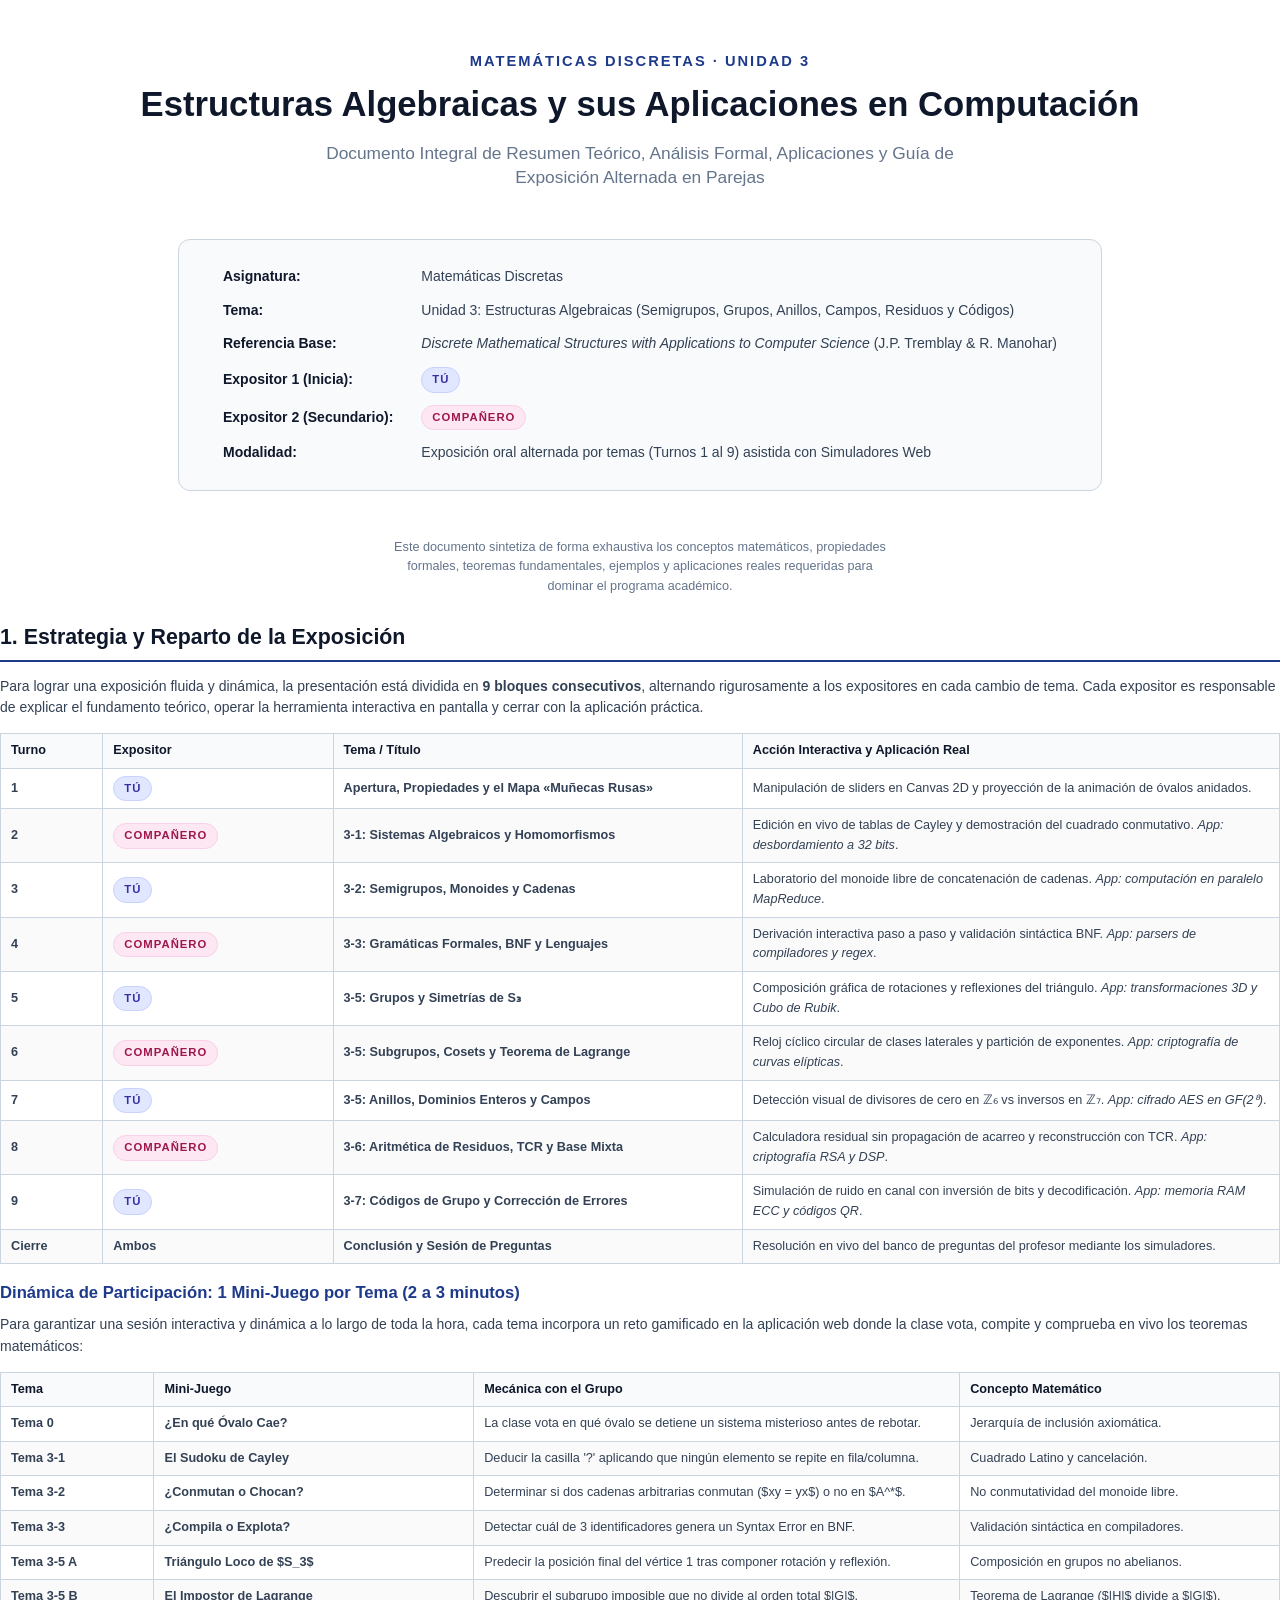
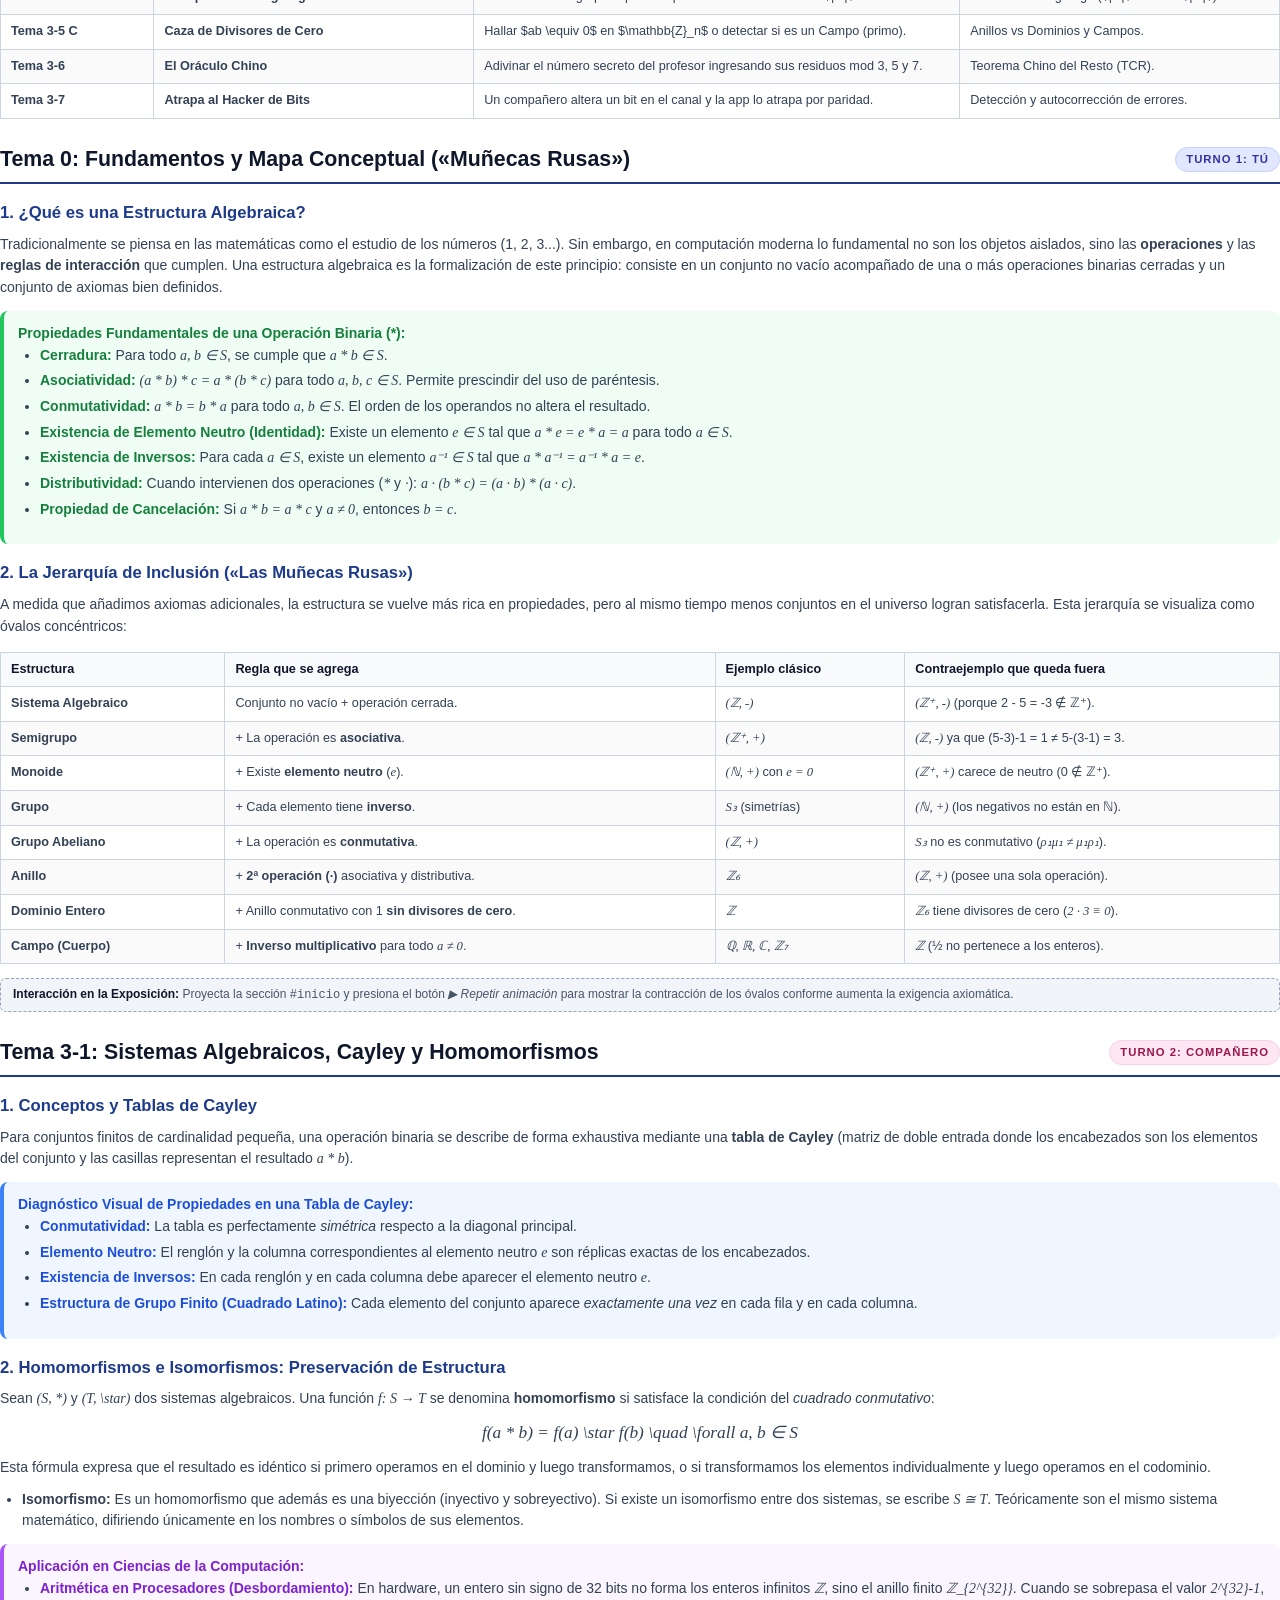
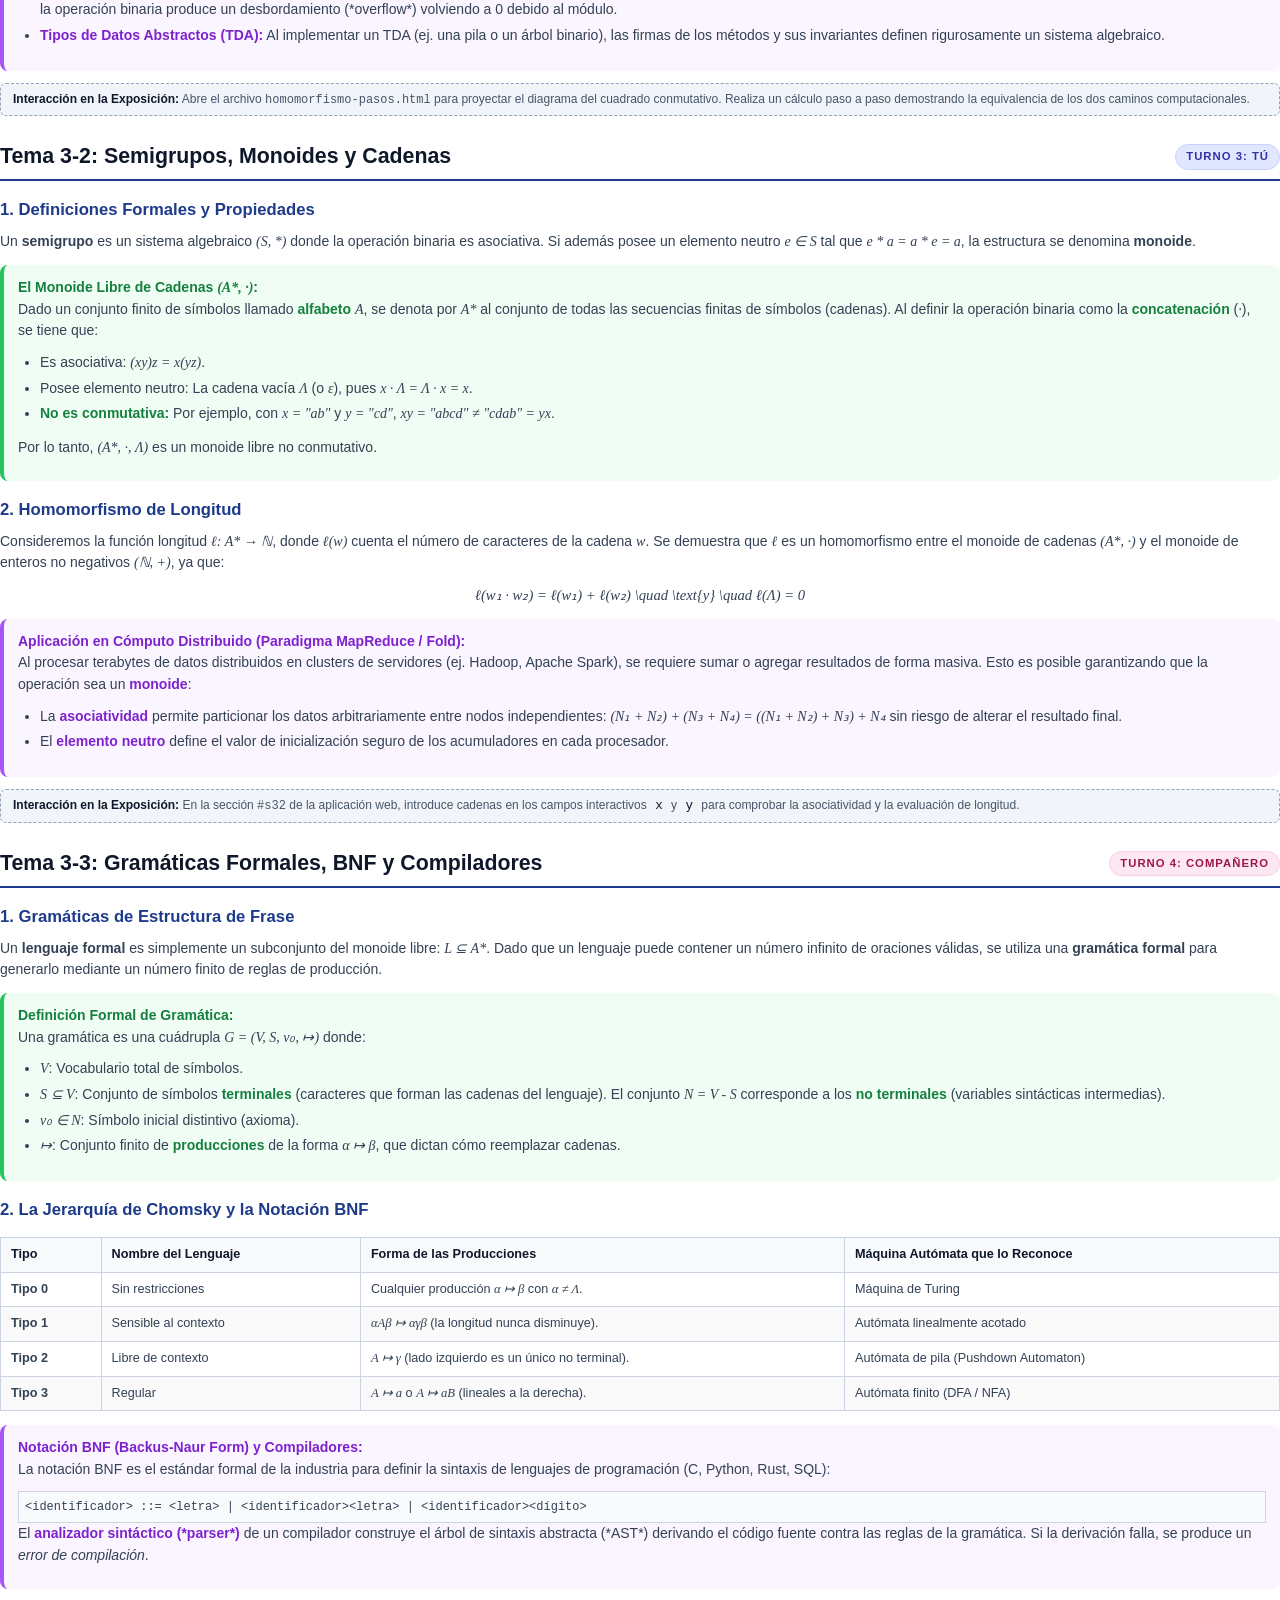
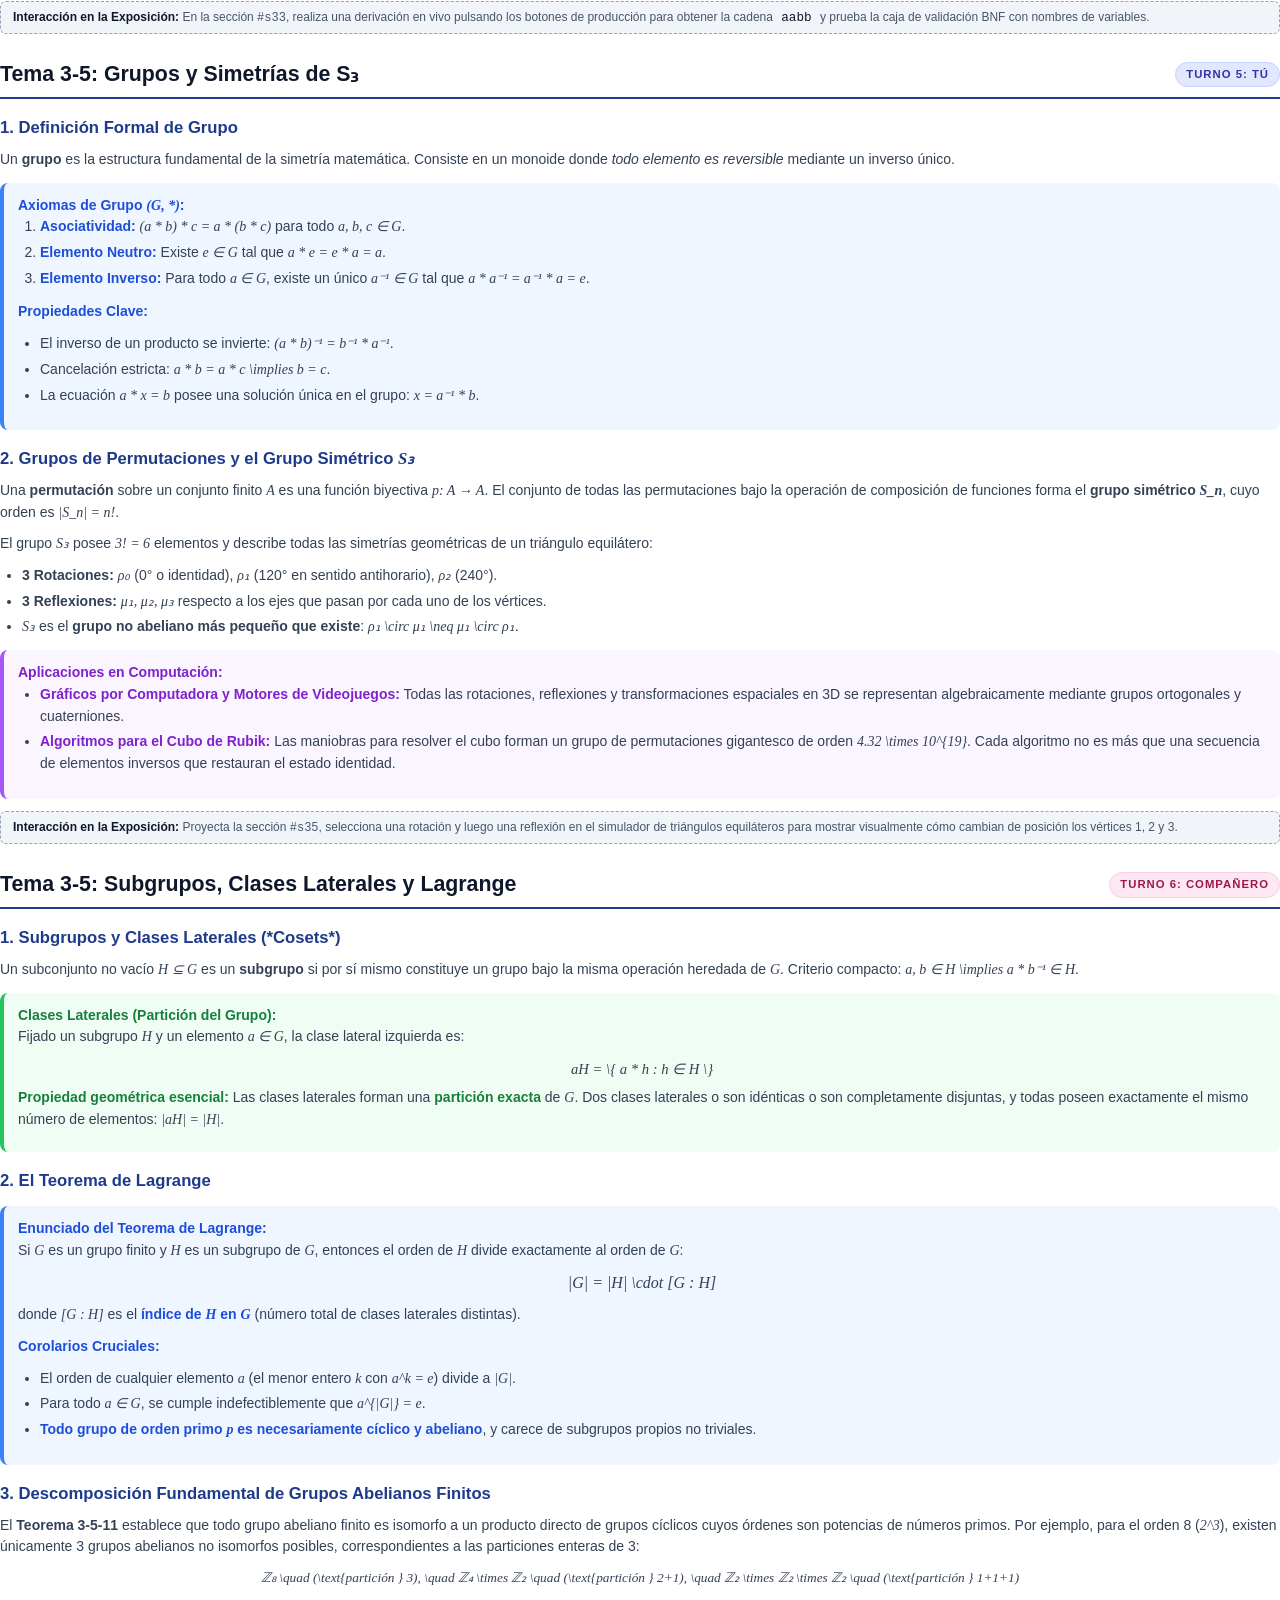
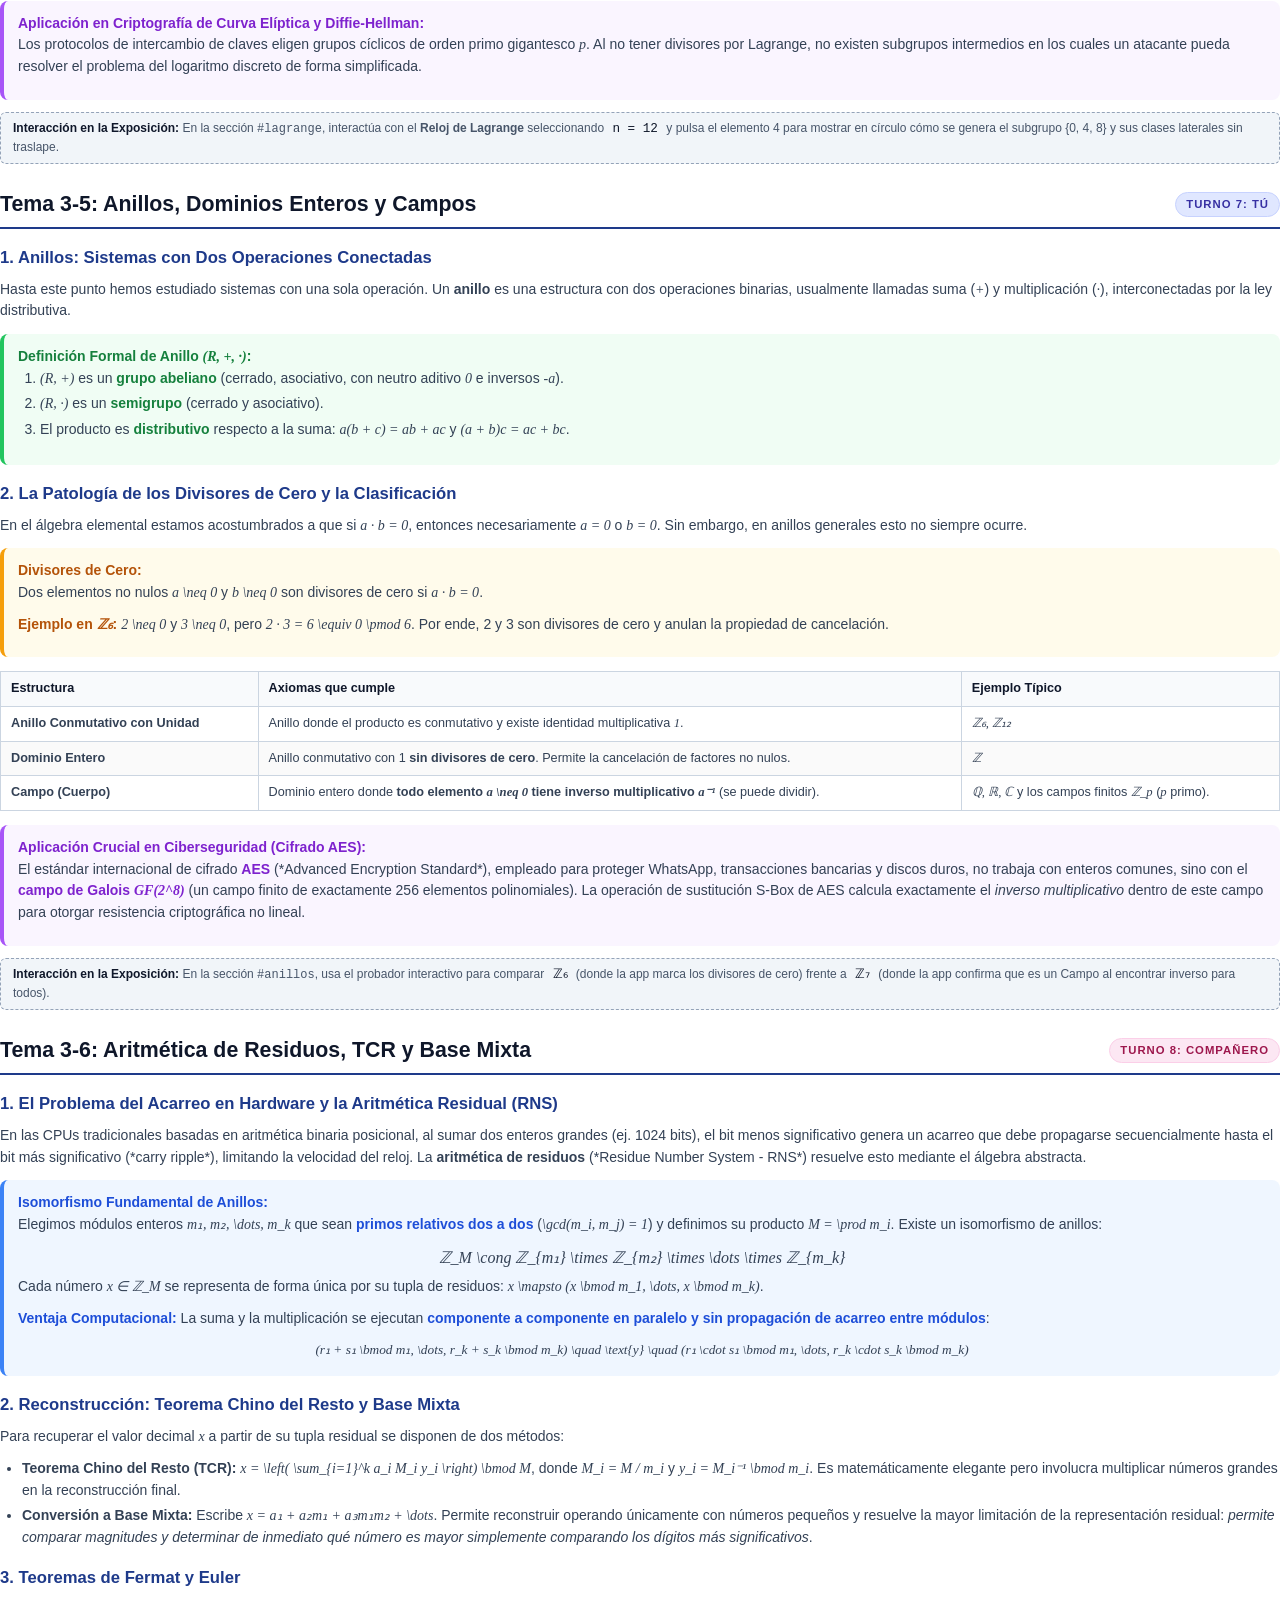
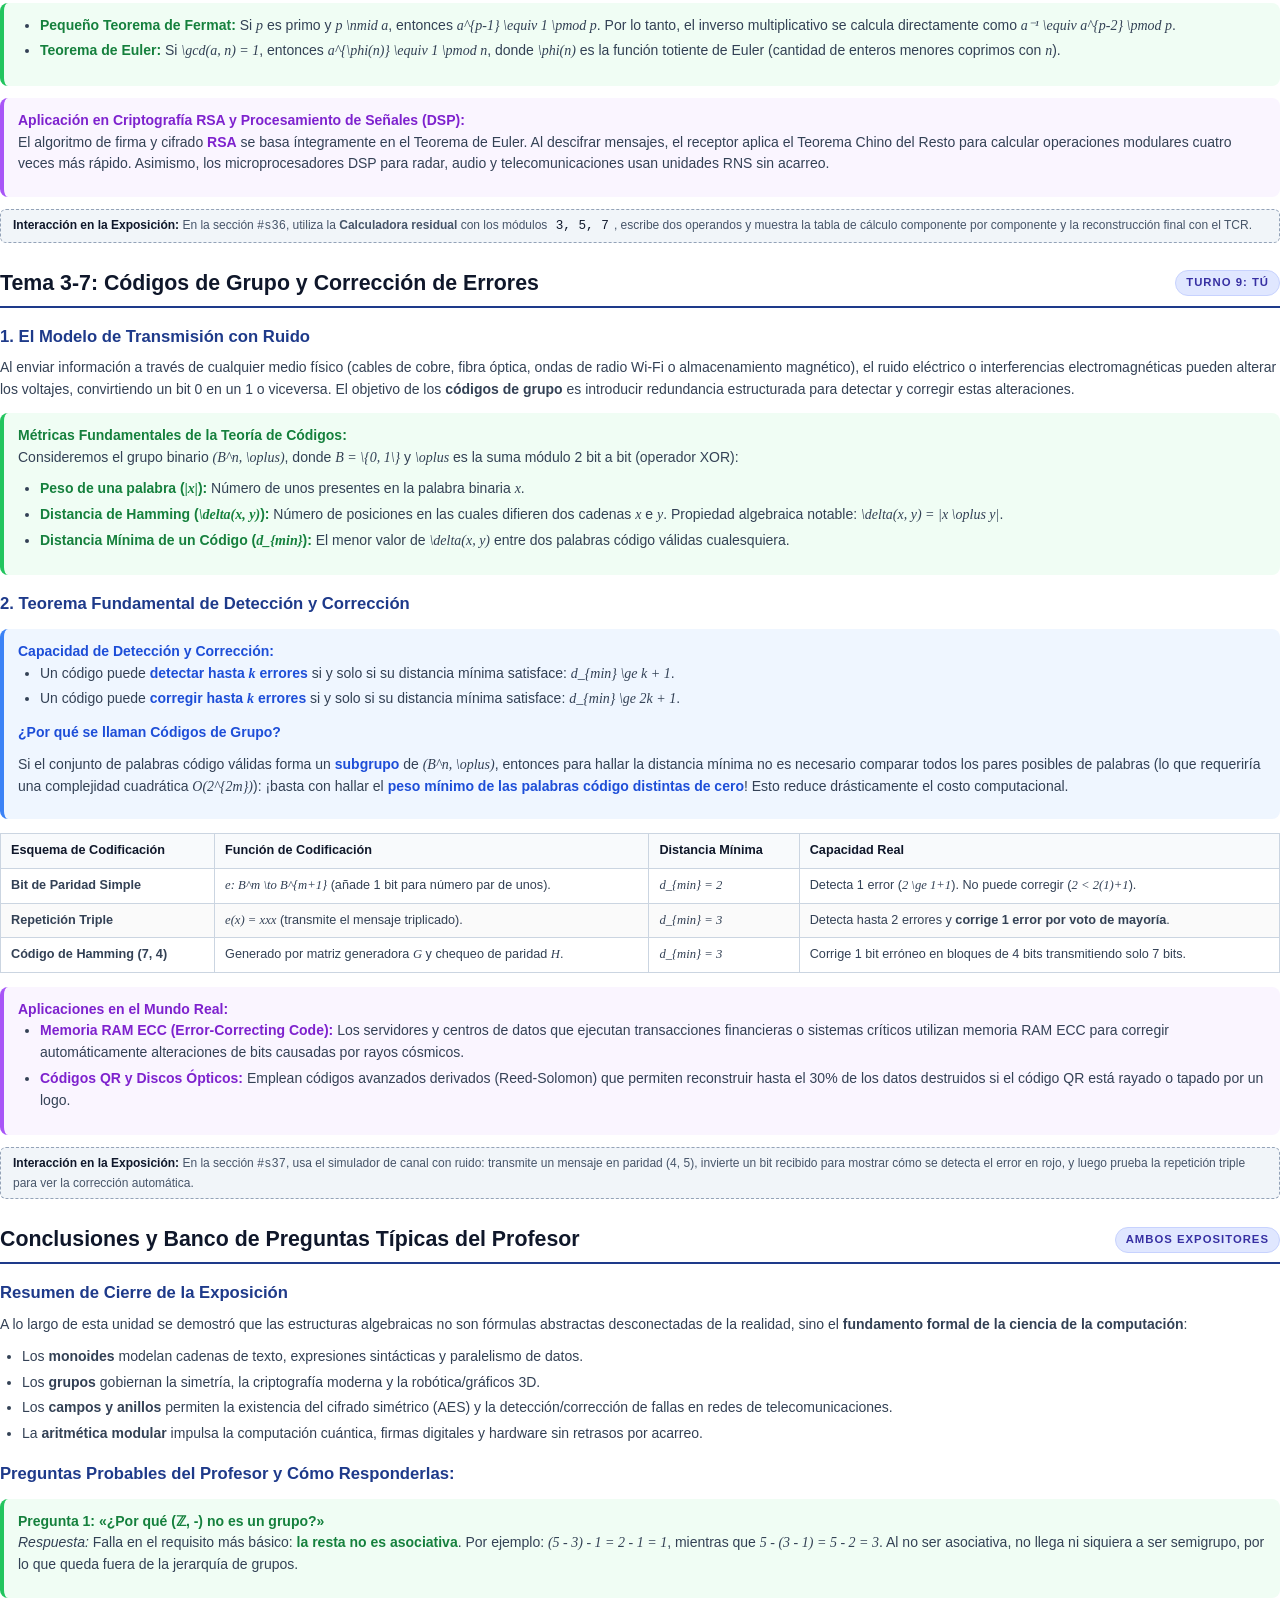
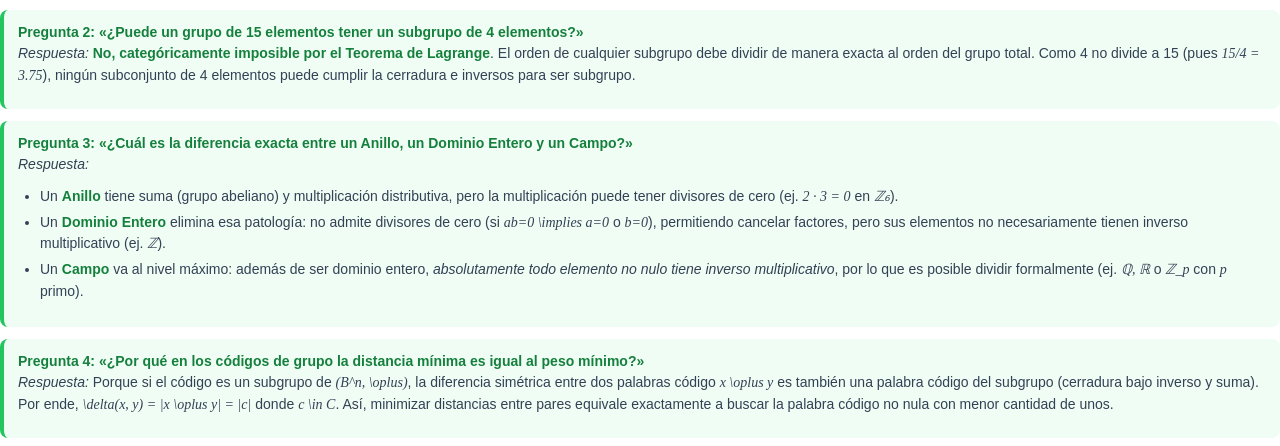
==== documento_exposicion.html @ 3e9dc224 "Implementa soporte de exposicion de 60 min: 9 mini-juegos tematicos, cronometro, teleprompter de not" ====
<!DOCTYPE html>
<html lang="es">
<head>
  <meta charset="UTF-8">
  <title>Estructuras Algebraicas - Guía Completa de Estudio y Exposición</title>
  <style>
    @page {
      size: letter;
      margin: 18mm 16mm 18mm 16mm;
    }
    :root {
      --primary: #1E3A8A;
      --primary-light: #EFF6FF;
      --secondary: #6B21A8;
      --secondary-light: #FAF5FF;
      --accent: #0D9488;
      --dark: #0F172A;
      --text: #334155;
      --muted: #64748B;
      --border: #CBD5E1;
      --surface: #FFFFFF;
      --bg: #F8FAFC;
      --exp1-bg: #E0E7FF;
      --exp1-ink: #3730A3;
      --exp2-bg: #FCE7F3;
      --exp2-ink: #9D174D;
      --badge-warn-bg: #FEF3C7;
      --badge-warn-ink: #92400E;
      --badge-ok-bg: #DCFCE7;
      --badge-ok-ink: #166534;
    }
    * { box-sizing: border-box; }
    body {
      font-family: -apple-system, BlinkMacSystemFont, "Segoe UI", Roboto, Helvetica, Arial, sans-serif;
      color: var(--text);
      background: #FFFFFF;
      line-height: 1.55;
      font-size: 10.5pt;
      margin: 0;
      padding: 0;
    }
    
    /* Encabezados y portadas */
    .cover {
      page-break-after: always;
      padding-top: 50px;
      text-align: center;
    }
    .cover-tag {
      font-size: 11pt;
      font-weight: 700;
      color: var(--primary);
      text-transform: uppercase;
      letter-spacing: 2px;
      margin-bottom: 12px;
    }
    .cover h1 {
      font-size: 26pt;
      line-height: 1.15;
      color: var(--dark);
      margin: 0 0 16px 0;
      font-weight: 800;
    }
    .cover .subtitle {
      font-size: 13pt;
      color: var(--muted);
      max-width: 650px;
      margin: 0 auto 30px auto;
      line-height: 1.4;
    }
    .cover-meta {
      display: inline-block;
      text-align: left;
      background: var(--bg);
      border: 1px solid var(--border);
      border-radius: 12px;
      padding: 20px 30px;
      margin: 20px auto 40px auto;
    }
    .cover-meta table {
      border-collapse: collapse;
      font-size: 10.5pt;
    }
    .cover-meta td {
      padding: 6px 14px;
    }
    .cover-meta td.label {
      font-weight: 700;
      color: var(--dark);
    }
    .cover-meta td.val {
      color: var(--text);
    }

    /* Tabla de contenidos e introducción */
    .page-break { page-break-before: always; }
    .avoid-break { page-break-inside: avoid; }

    h2 {
      font-size: 16pt;
      color: var(--dark);
      border-bottom: 2px solid var(--primary);
      padding-bottom: 6px;
      margin-top: 24px;
      margin-bottom: 14px;
      display: flex;
      align-items: center;
      justify-content: space-between;
    }
    h3 {
      font-size: 12.5pt;
      color: var(--primary);
      margin-top: 16px;
      margin-bottom: 8px;
    }
    h4 {
      font-size: 11pt;
      color: var(--dark);
      margin-top: 12px;
      margin-bottom: 6px;
    }

    p { margin: 0 0 10px 0; }
    ul, ol { margin: 0 0 12px 0; padding-left: 22px; }
    li { margin-bottom: 4px; }

    /* Badges de expositor */
    .badge-exp {
      display: inline-block;
      font-size: 8.5pt;
      font-weight: 700;
      text-transform: uppercase;
      letter-spacing: 1px;
      padding: 3px 10px;
      border-radius: 999px;
    }
    .badge-exp1 {
      background: var(--exp1-bg);
      color: var(--exp1-ink);
      border: 1px solid #C7D2FE;
    }
    .badge-exp2 {
      background: var(--exp2-bg);
      color: var(--exp2-ink);
      border: 1px solid #FBCFE8;
    }

    /* Cajas temáticas */
    .box {
      border-radius: 8px;
      padding: 12px 14px;
      margin: 12px 0;
      border-left: 4px solid;
    }
    .box-def {
      background: #F0FDF4;
      border-color: #22C55E;
    }
    .box-def strong { color: #15803D; }

    .box-theo {
      background: #EFF6FF;
      border-color: #3B82F6;
    }
    .box-theo strong { color: #1D4ED8; }

    .box-app {
      background: #FAF5FF;
      border-color: #A855F7;
    }
    .box-app strong { color: #7E22CE; }

    .box-warn {
      background: #FFFBEB;
      border-color: #F59E0B;
    }
    .box-warn strong { color: #B45309; }

    .math {
      font-family: "Cambria Math", "Times New Roman", STIX, serif;
      font-style: italic;
    }
    .code {
      font-family: "JetBrains Mono", Consolas, "Courier New", monospace;
      font-size: 9.5pt;
      background: #F1F5F9;
      padding: 1px 5px;
      border-radius: 4px;
      color: #0F172A;
    }

    /* Tablas elegantes */
    table.data-table {
      width: 100%;
      border-collapse: collapse;
      margin: 14px 0;
      font-size: 9.5pt;
    }
    table.data-table th, table.data-table td {
      border: 1px solid var(--border);
      padding: 7px 10px;
      text-align: left;
    }
    table.data-table th {
      background: #F8FAFC;
      color: var(--dark);
      font-weight: 700;
    }
    table.data-table tr:nth-child(even) td {
      background: #FAFAFA;
    }

    .demo-bar {
      background: #F1F5F9;
      border: 1px dashed #94A3B8;
      border-radius: 6px;
      padding: 6px 12px;
      margin-top: 8px;
      font-size: 9pt;
      color: #475569;
    }
    .demo-bar b { color: #0F172A; }

    .header-tag {
      font-size: 9.5pt;
      font-weight: 600;
      color: var(--muted);
    }
  </style>
</head>
<body>

  <!-- ================= PORTADA ================= -->
  <div class="cover">
    <div class="cover-tag">Matemáticas Discretas · Unidad 3</div>
    <h1>Estructuras Algebraicas y sus Aplicaciones en Computación</h1>
    <div class="subtitle">Documento Integral de Resumen Teórico, Análisis Formal, Aplicaciones y Guía de Exposición Alternada en Parejas</div>

    <div class="cover-meta">
      <table>
        <tr>
          <td class="label">Asignatura:</td>
          <td class="val">Matemáticas Discretas</td>
        </tr>
        <tr>
          <td class="label">Tema:</td>
          <td class="val">Unidad 3: Estructuras Algebraicas (Semigrupos, Grupos, Anillos, Campos, Residuos y Códigos)</td>
        </tr>
        <tr>
          <td class="label">Referencia Base:</td>
          <td class="val"><em>Discrete Mathematical Structures with Applications to Computer Science</em> (J.P. Tremblay & R. Manohar)</td>
        </tr>
        <tr>
          <td class="label">Expositor 1 (Inicia):</td>
          <td class="val"><span class="badge-exp badge-exp1">TÚ</span></td>
        </tr>
        <tr>
          <td class="label">Expositor 2 (Secundario):</td>
          <td class="val"><span class="badge-exp badge-exp2">COMPAÑERO</span></td>
        </tr>
        <tr>
          <td class="label">Modalidad:</td>
          <td class="val">Exposición oral alternada por temas (Turnos 1 al 9) asistida con Simuladores Web</td>
        </tr>
      </table>
    </div>

    <div style="font-size: 9.5pt; color: var(--muted); max-width: 500px; margin: 0 auto;">
      Este documento sintetiza de forma exhaustiva los conceptos matemáticos, propiedades formales, teoremas fundamentales, ejemplos y aplicaciones reales requeridas para dominar el programa académico.
    </div>
  </div>

  <!-- ================= TABLA DE DISTRIBUCIÓN ================= -->
  <div class="page-break">
    <h2>1. Estrategia y Reparto de la Exposición</h2>
    <p>Para lograr una exposición fluida y dinámica, la presentación está dividida en <strong>9 bloques consecutivos</strong>, alternando rigurosamente a los expositores en cada cambio de tema. Cada expositor es responsable de explicar el fundamento teórico, operar la herramienta interactiva en pantalla y cerrar con la aplicación práctica.</p>

    <table class="data-table">
      <thead>
        <tr>
          <th style="width: 8%;">Turno</th>
          <th style="width: 18%;">Expositor</th>
          <th style="width: 32%;">Tema / Título</th>
          <th style="width: 42%;">Acción Interactiva y Aplicación Real</th>
        </tr>
      </thead>
      <tbody>
        <tr>
          <td><strong>1</strong></td>
          <td><span class="badge-exp badge-exp1">Tú</span></td>
          <td><strong>Apertura, Propiedades y el Mapa «Muñecas Rusas»</strong></td>
          <td>Manipulación de sliders en Canvas 2D y proyección de la animación de óvalos anidados.</td>
        </tr>
        <tr>
          <td><strong>2</strong></td>
          <td><span class="badge-exp badge-exp2">Compañero</span></td>
          <td><strong>3-1: Sistemas Algebraicos y Homomorfismos</strong></td>
          <td>Edición en vivo de tablas de Cayley y demostración del cuadrado conmutativo. <em>App: desbordamiento a 32 bits</em>.</td>
        </tr>
        <tr>
          <td><strong>3</strong></td>
          <td><span class="badge-exp badge-exp1">Tú</span></td>
          <td><strong>3-2: Semigrupos, Monoides y Cadenas</strong></td>
          <td>Laboratorio del monoide libre de concatenación de cadenas. <em>App: computación en paralelo MapReduce</em>.</td>
        </tr>
        <tr>
          <td><strong>4</strong></td>
          <td><span class="badge-exp badge-exp2">Compañero</span></td>
          <td><strong>3-3: Gramáticas Formales, BNF y Lenguajes</strong></td>
          <td>Derivación interactiva paso a paso y validación sintáctica BNF. <em>App: parsers de compiladores y regex</em>.</td>
        </tr>
        <tr>
          <td><strong>5</strong></td>
          <td><span class="badge-exp badge-exp1">Tú</span></td>
          <td><strong>3-5: Grupos y Simetrías de S₃</strong></td>
          <td>Composición gráfica de rotaciones y reflexiones del triángulo. <em>App: transformaciones 3D y Cubo de Rubik</em>.</td>
        </tr>
        <tr>
          <td><strong>6</strong></td>
          <td><span class="badge-exp badge-exp2">Compañero</span></td>
          <td><strong>3-5: Subgrupos, Cosets y Teorema de Lagrange</strong></td>
          <td>Reloj cíclico circular de clases laterales y partición de exponentes. <em>App: criptografía de curvas elípticas</em>.</td>
        </tr>
        <tr>
          <td><strong>7</strong></td>
          <td><span class="badge-exp badge-exp1">Tú</span></td>
          <td><strong>3-5: Anillos, Dominios Enteros y Campos</strong></td>
          <td>Detección visual de divisores de cero en ℤ₆ vs inversos en ℤ₇. <em>App: cifrado AES en GF(2⁸)</em>.</td>
        </tr>
        <tr>
          <td><strong>8</strong></td>
          <td><span class="badge-exp badge-exp2">Compañero</span></td>
          <td><strong>3-6: Aritmética de Residuos, TCR y Base Mixta</strong></td>
          <td>Calculadora residual sin propagación de acarreo y reconstrucción con TCR. <em>App: criptografía RSA y DSP</em>.</td>
        </tr>
        <tr>
          <td><strong>9</strong></td>
          <td><span class="badge-exp badge-exp1">Tú</span></td>
          <td><strong>3-7: Códigos de Grupo y Corrección de Errores</strong></td>
          <td>Simulación de ruido en canal con inversión de bits y decodificación. <em>App: memoria RAM ECC y códigos QR</em>.</td>
        </tr>
        <tr>
          <td><strong>Cierre</strong></td>
          <td><strong>Ambos</strong></td>
          <td><strong>Conclusión y Sesión de Preguntas</strong></td>
          <td>Resolución en vivo del banco de preguntas del profesor mediante los simuladores.</td>
        </tr>
      </tbody>
    </table>

    <h3>Dinámica de Participación: 1 Mini-Juego por Tema (2 a 3 minutos)</h3>
    <p>Para garantizar una sesión interactiva y dinámica a lo largo de toda la hora, cada tema incorpora un reto gamificado en la aplicación web donde la clase vota, compite y comprueba en vivo los teoremas matemáticos:</p>
    <table class="data-table">
      <thead>
        <tr>
          <th style="width: 12%;">Tema</th>
          <th style="width: 25%;">Mini-Juego</th>
          <th style="width: 38%;">Mecánica con el Grupo</th>
          <th style="width: 25%;">Concepto Matemático</th>
        </tr>
      </thead>
      <tbody>
        <tr>
          <td><strong>Tema 0</strong></td>
          <td><strong>¿En qué Óvalo Cae?</strong></td>
          <td>La clase vota en qué óvalo se detiene un sistema misterioso antes de rebotar.</td>
          <td>Jerarquía de inclusión axiomática.</td>
        </tr>
        <tr>
          <td><strong>Tema 3-1</strong></td>
          <td><strong>El Sudoku de Cayley</strong></td>
          <td>Deducir la casilla '?' aplicando que ningún elemento se repite en fila/columna.</td>
          <td>Cuadrado Latino y cancelación.</td>
        </tr>
        <tr>
          <td><strong>Tema 3-2</strong></td>
          <td><strong>¿Conmutan o Chocan?</strong></td>
          <td>Determinar si dos cadenas arbitrarias conmutan ($xy = yx$) o no en $A^*$.</td>
          <td>No conmutatividad del monoide libre.</td>
        </tr>
        <tr>
          <td><strong>Tema 3-3</strong></td>
          <td><strong>¿Compila o Explota?</strong></td>
          <td>Detectar cuál de 3 identificadores genera un Syntax Error en BNF.</td>
          <td>Validación sintáctica en compiladores.</td>
        </tr>
        <tr>
          <td><strong>Tema 3-5 A</strong></td>
          <td><strong>Triángulo Loco de $S_3$</strong></td>
          <td>Predecir la posición final del vértice 1 tras componer rotación y reflexión.</td>
          <td>Composición en grupos no abelianos.</td>
        </tr>
        <tr>
          <td><strong>Tema 3-5 B</strong></td>
          <td><strong>El Impostor de Lagrange</strong></td>
          <td>Descubrir el subgrupo imposible que no divide al orden total $|G|$.</td>
          <td>Teorema de Lagrange ($|H|$ divide a $|G|$).</td>
        </tr>
        <tr>
          <td><strong>Tema 3-5 C</strong></td>
          <td><strong>Caza de Divisores de Cero</strong></td>
          <td>Hallar $ab \equiv 0$ en $\mathbb{Z}_n$ o detectar si es un Campo (primo).</td>
          <td>Anillos vs Dominios y Campos.</td>
        </tr>
        <tr>
          <td><strong>Tema 3-6</strong></td>
          <td><strong>El Oráculo Chino</strong></td>
          <td>Adivinar el número secreto del profesor ingresando sus residuos mod 3, 5 y 7.</td>
          <td>Teorema Chino del Resto (TCR).</td>
        </tr>
        <tr>
          <td><strong>Tema 3-7</strong></td>
          <td><strong>Atrapa al Hacker de Bits</strong></td>
          <td>Un compañero altera un bit en el canal y la app lo atrapa por paridad.</td>
          <td>Detección y autocorrección de errores.</td>
        </tr>
      </tbody>
    </table>
  </div>

  <!-- ================= TEMA 0 ================= -->
  <div class="page-break">
    <h2>
      <span>Tema 0: Fundamentos y Mapa Conceptual («Muñecas Rusas»)</span>
      <span class="badge-exp badge-exp1">Turno 1: Tú</span>
    </h2>

    <h3>1. ¿Qué es una Estructura Algebraica?</h3>
    <p>Tradicionalmente se piensa en las matemáticas como el estudio de los números (1, 2, 3...). Sin embargo, en computación moderna lo fundamental no son los objetos aislados, sino las <strong>operaciones</strong> y las <strong>reglas de interacción</strong> que cumplen. Una estructura algebraica es la formalización de este principio: consiste en un conjunto no vacío acompañado de una o más operaciones binarias cerradas y un conjunto de axiomas bien definidos.</p>

    <div class="box box-def">
      <strong>Propiedades Fundamentales de una Operación Binaria (*):</strong>
      <ul>
        <li><strong>Cerradura:</strong> Para todo <span class="math">a, b ∈ S</span>, se cumple que <span class="math">a * b ∈ S</span>.</li>
        <li><strong>Asociatividad:</strong> <span class="math">(a * b) * c = a * (b * c)</span> para todo <span class="math">a, b, c ∈ S</span>. Permite prescindir del uso de paréntesis.</li>
        <li><strong>Conmutatividad:</strong> <span class="math">a * b = b * a</span> para todo <span class="math">a, b ∈ S</span>. El orden de los operandos no altera el resultado.</li>
        <li><strong>Existencia de Elemento Neutro (Identidad):</strong> Existe un elemento <span class="math">e ∈ S</span> tal que <span class="math">a * e = e * a = a</span> para todo <span class="math">a ∈ S</span>.</li>
        <li><strong>Existencia de Inversos:</strong> Para cada <span class="math">a ∈ S</span>, existe un elemento <span class="math">a⁻¹ ∈ S</span> tal que <span class="math">a * a⁻¹ = a⁻¹ * a = e</span>.</li>
        <li><strong>Distributividad:</strong> Cuando intervienen dos operaciones (<span class="math">*</span> y <span class="math">·</span>): <span class="math">a · (b * c) = (a · b) * (a · c)</span>.</li>
        <li><strong>Propiedad de Cancelación:</strong> Si <span class="math">a * b = a * c</span> y <span class="math">a ≠ 0</span>, entonces <span class="math">b = c</span>.</li>
      </ul>
    </div>

    <h3>2. La Jerarquía de Inclusión («Las Muñecas Rusas»)</h3>
    <p>A medida que añadimos axiomas adicionales, la estructura se vuelve más rica en propiedades, pero al mismo tiempo menos conjuntos en el universo logran satisfacerla. Esta jerarquía se visualiza como óvalos concéntricos:</p>
    
    <table class="data-table">
      <thead>
        <tr>
          <th>Estructura</th>
          <th>Regla que se agrega</th>
          <th>Ejemplo clásico</th>
          <th>Contraejemplo que queda fuera</th>
        </tr>
      </thead>
      <tbody>
        <tr>
          <td><strong>Sistema Algebraico</strong></td>
          <td>Conjunto no vacío + operación cerrada.</td>
          <td><span class="math">(ℤ, -)</span></td>
          <td><span class="math">(ℤ⁺, -)</span> (porque 2 - 5 = -3 ∉ ℤ⁺).</td>
        </tr>
        <tr>
          <td><strong>Semigrupo</strong></td>
          <td>+ La operación es <strong>asociativa</strong>.</td>
          <td><span class="math">(ℤ⁺, +)</span></td>
          <td><span class="math">(ℤ, -)</span> ya que (5-3)-1 = 1 ≠ 5-(3-1) = 3.</td>
        </tr>
        <tr>
          <td><strong>Monoide</strong></td>
          <td>+ Existe <strong>elemento neutro</strong> (<span class="math">e</span>).</td>
          <td><span class="math">(ℕ, +)</span> con <span class="math">e = 0</span></td>
          <td><span class="math">(ℤ⁺, +)</span> carece de neutro (0 ∉ ℤ⁺).</td>
        </tr>
        <tr>
          <td><strong>Grupo</strong></td>
          <td>+ Cada elemento tiene <strong>inverso</strong>.</td>
          <td><span class="math">S₃</span> (simetrías)</td>
          <td><span class="math">(ℕ, +)</span> (los negativos no están en ℕ).</td>
        </tr>
        <tr>
          <td><strong>Grupo Abeliano</strong></td>
          <td>+ La operación es <strong>conmutativa</strong>.</td>
          <td><span class="math">(ℤ, +)</span></td>
          <td><span class="math">S₃</span> no es conmutativo (<span class="math">ρ₁μ₁ ≠ μ₁ρ₁</span>).</td>
        </tr>
        <tr>
          <td><strong>Anillo</strong></td>
          <td>+ <strong>2ª operación (·)</strong> asociativa y distributiva.</td>
          <td><span class="math">ℤ₆</span></td>
          <td><span class="math">(ℤ, +)</span> (posee una sola operación).</td>
        </tr>
        <tr>
          <td><strong>Dominio Entero</strong></td>
          <td>+ Anillo conmutativo con 1 <strong>sin divisores de cero</strong>.</td>
          <td><span class="math">ℤ</span></td>
          <td><span class="math">ℤ₆</span> tiene divisores de cero (<span class="math">2 · 3 ≡ 0</span>).</td>
        </tr>
        <tr>
          <td><strong>Campo (Cuerpo)</strong></td>
          <td>+ <strong>Inverso multiplicativo</strong> para todo <span class="math">a ≠ 0</span>.</td>
          <td><span class="math">ℚ, ℝ, ℂ, ℤ₇</span></td>
          <td><span class="math">ℤ</span> (½ no pertenece a los enteros).</td>
        </tr>
      </tbody>
    </table>

    <div class="demo-bar">
      <b>Interacción en la Exposición:</b> Proyecta la sección <code>#inicio</code> y presiona el botón <em>▶ Repetir animación</em> para mostrar la contracción de los óvalos conforme aumenta la exigencia axiomática.
    </div>
  </div>

  <!-- ================= TEMA 3-1 ================= -->
  <div class="page-break">
    <h2>
      <span>Tema 3-1: Sistemas Algebraicos, Cayley y Homomorfismos</span>
      <span class="badge-exp badge-exp2">Turno 2: Compañero</span>
    </h2>

    <h3>1. Conceptos y Tablas de Cayley</h3>
    <p>Para conjuntos finitos de cardinalidad pequeña, una operación binaria se describe de forma exhaustiva mediante una <strong>tabla de Cayley</strong> (matriz de doble entrada donde los encabezados son los elementos del conjunto y las casillas representan el resultado <span class="math">a * b</span>).</p>

    <div class="box box-theo">
      <strong>Diagnóstico Visual de Propiedades en una Tabla de Cayley:</strong>
      <ul>
        <li><strong>Conmutatividad:</strong> La tabla es perfectamente <em>simétrica</em> respecto a la diagonal principal.</li>
        <li><strong>Elemento Neutro:</strong> El renglón y la columna correspondientes al elemento neutro <span class="math">e</span> son réplicas exactas de los encabezados.</li>
        <li><strong>Existencia de Inversos:</strong> En cada renglón y en cada columna debe aparecer el elemento neutro <span class="math">e</span>.</li>
        <li><strong>Estructura de Grupo Finito (Cuadrado Latino):</strong> Cada elemento del conjunto aparece <em>exactamente una vez</em> en cada fila y en cada columna.</li>
      </ul>
    </div>

    <h3>2. Homomorfismos e Isomorfismos: Preservación de Estructura</h3>
    <p>Sean <span class="math">(S, *)</span> y <span class="math">(T, \star)</span> dos sistemas algebraicos. Una función <span class="math">f: S → T</span> se denomina <strong>homomorfismo</strong> si satisface la condición del <em>cuadrado conmutativo</em>:</p>
    <div style="text-align:center; font-size: 13pt; margin: 10px 0;" class="math">
      f(a * b) = f(a) \star f(b) \quad \forall a, b ∈ S
    </div>
    <p>Esta fórmula expresa que el resultado es idéntico si primero operamos en el dominio y luego transformamos, o si transformamos los elementos individualmente y luego operamos en el codominio.</p>
    <ul>
      <li><strong>Isomorfismo:</strong> Es un homomorfismo que además es una biyección (inyectivo y sobreyectivo). Si existe un isomorfismo entre dos sistemas, se escribe <span class="math">S ≅ T</span>. Teóricamente son el mismo sistema matemático, difiriendo únicamente en los nombres o símbolos de sus elementos.</li>
    </ul>

    <div class="box box-app">
      <strong>Aplicación en Ciencias de la Computación:</strong>
      <ul>
        <li><strong>Aritmética en Procesadores (Desbordamiento):</strong> En hardware, un entero sin signo de 32 bits no forma los enteros infinitos <span class="math">ℤ</span>, sino el anillo finito <span class="math">ℤ_{2^{32}}</span>. Cuando se sobrepasa el valor <span class="math">2^{32}-1</span>, la operación binaria produce un desbordamiento (*overflow*) volviendo a 0 debido al módulo.</li>
        <li><strong>Tipos de Datos Abstractos (TDA):</strong> Al implementar un TDA (ej. una pila o un árbol binario), las firmas de los métodos y sus invariantes definen rigurosamente un sistema algebraico.</li>
      </ul>
    </div>

    <div class="demo-bar">
      <b>Interacción en la Exposición:</b> Abre el archivo <code>homomorfismo-pasos.html</code> para proyectar el diagrama del cuadrado conmutativo. Realiza un cálculo paso a paso demostrando la equivalencia de los dos caminos computacionales.
    </div>
  </div>

  <!-- ================= TEMA 3-2 ================= -->
  <div class="page-break">
    <h2>
      <span>Tema 3-2: Semigrupos, Monoides y Cadenas</span>
      <span class="badge-exp badge-exp1">Turno 3: Tú</span>
    </h2>

    <h3>1. Definiciones Formales y Propiedades</h3>
    <p>Un <strong>semigrupo</strong> es un sistema algebraico <span class="math">(S, *)</span> donde la operación binaria es asociativa. Si además posee un elemento neutro <span class="math">e ∈ S</span> tal que <span class="math">e * a = a * e = a</span>, la estructura se denomina <strong>monoide</strong>.</p>

    <div class="box box-def">
      <strong>El Monoide Libre de Cadenas <span class="math">(A*, ·)</span>:</strong>
      <p>Dado un conjunto finito de símbolos llamado <strong>alfabeto</strong> <span class="math">A</span>, se denota por <span class="math">A*</span> al conjunto de todas las secuencias finitas de símbolos (cadenas). Al definir la operación binaria como la <strong>concatenación</strong> (<span class="math">·</span>), se tiene que:</p>
      <ul>
        <li>Es asociativa: <span class="math">(xy)z = x(yz)</span>.</li>
        <li>Posee elemento neutro: La cadena vacía <span class="math">Λ</span> (o <span class="math">ε</span>), pues <span class="math">x · Λ = Λ · x = x</span>.</li>
        <li><strong>No es conmutativa:</strong> Por ejemplo, con <span class="math">x = "ab"</span> y <span class="math">y = "cd"</span>, <span class="math">xy = "abcd" ≠ "cdab" = yx</span>.</li>
      </ul>
      <p>Por lo tanto, <span class="math">(A*, ·, Λ)</span> es un monoide libre no conmutativo.</p>
    </div>

    <h3>2. Homomorfismo de Longitud</h3>
    <p>Consideremos la función longitud <span class="math">ℓ: A* → ℕ</span>, donde <span class="math">ℓ(w)</span> cuenta el número de caracteres de la cadena <span class="math">w</span>. Se demuestra que <span class="math">ℓ</span> es un homomorfismo entre el monoide de cadenas <span class="math">(A*, ·)</span> y el monoide de enteros no negativos <span class="math">(ℕ, +)</span>, ya que:</p>
    <div style="text-align:center; font-size: 11pt; margin: 8px 0;" class="math">
      ℓ(w₁ · w₂) = ℓ(w₁) + ℓ(w₂) \quad \text{y} \quad ℓ(Λ) = 0
    </div>

    <div class="box box-app">
      <strong>Aplicación en Cómputo Distribuido (Paradigma MapReduce / Fold):</strong>
      <p>Al procesar terabytes de datos distribuidos en clusters de servidores (ej. Hadoop, Apache Spark), se requiere sumar o agregar resultados de forma masiva. Esto es posible garantizando que la operación sea un <strong>monoide</strong>:</p>
      <ul>
        <li>La <strong>asociatividad</strong> permite particionar los datos arbitrariamente entre nodos independientes: <span class="math">(N₁ + N₂) + (N₃ + N₄) = ((N₁ + N₂) + N₃) + N₄</span> sin riesgo de alterar el resultado final.</li>
        <li>El <strong>elemento neutro</strong> define el valor de inicialización seguro de los acumuladores en cada procesador.</li>
      </ul>
    </div>

    <div class="demo-bar">
      <b>Interacción en la Exposición:</b> En la sección <code>#s32</code> de la aplicación web, introduce cadenas en los campos interactivos <span class="code">x</span> y <span class="code">y</span> para comprobar la asociatividad y la evaluación de longitud.
    </div>
  </div>

  <!-- ================= TEMA 3-3 ================= -->
  <div class="page-break">
    <h2>
      <span>Tema 3-3: Gramáticas Formales, BNF y Compiladores</span>
      <span class="badge-exp badge-exp2">Turno 4: Compañero</span>
    </h2>

    <h3>1. Gramáticas de Estructura de Frase</h3>
    <p>Un <strong>lenguaje formal</strong> es simplemente un subconjunto del monoide libre: <span class="math">L ⊆ A*</span>. Dado que un lenguaje puede contener un número infinito de oraciones válidas, se utiliza una <strong>gramática formal</strong> para generarlo mediante un número finito de reglas de producción.</p>

    <div class="box box-def">
      <strong>Definición Formal de Gramática:</strong>
      <p>Una gramática es una cuádrupla <span class="math">G = (V, S, v₀, ↦)</span> donde:</p>
      <ul>
        <li><span class="math">V</span>: Vocabulario total de símbolos.</li>
        <li><span class="math">S ⊆ V</span>: Conjunto de símbolos <strong>terminales</strong> (caracteres que forman las cadenas del lenguaje). El conjunto <span class="math">N = V - S</span> corresponde a los <strong>no terminales</strong> (variables sintácticas intermedias).</li>
        <li><span class="math">v₀ ∈ N</span>: Símbolo inicial distintivo (axioma).</li>
        <li><span class="math">↦</span>: Conjunto finito de <strong>producciones</strong> de la forma <span class="math">α ↦ β</span>, que dictan cómo reemplazar cadenas.</li>
      </ul>
    </div>

    <h3>2. La Jerarquía de Chomsky y la Notación BNF</h3>
    <table class="data-table">
      <thead>
        <tr>
          <th>Tipo</th>
          <th>Nombre del Lenguaje</th>
          <th>Forma de las Producciones</th>
          <th>Máquina Autómata que lo Reconoce</th>
        </tr>
      </thead>
      <tbody>
        <tr>
          <td><strong>Tipo 0</strong></td>
          <td>Sin restricciones</td>
          <td>Cualquier producción <span class="math">α ↦ β</span> con <span class="math">α ≠ Λ</span>.</td>
          <td>Máquina de Turing</td>
        </tr>
        <tr>
          <td><strong>Tipo 1</strong></td>
          <td>Sensible al contexto</td>
          <td><span class="math">αAβ ↦ αγβ</span> (la longitud nunca disminuye).</td>
          <td>Autómata linealmente acotado</td>
        </tr>
        <tr>
          <td><strong>Tipo 2</strong></td>
          <td>Libre de contexto</td>
          <td><span class="math">A ↦ γ</span> (lado izquierdo es un único no terminal).</td>
          <td>Autómata de pila (Pushdown Automaton)</td>
        </tr>
        <tr>
          <td><strong>Tipo 3</strong></td>
          <td>Regular</td>
          <td><span class="math">A ↦ a</span> o <span class="math">A ↦ aB</span> (lineales a la derecha).</td>
          <td>Autómata finito (DFA / NFA)</td>
        </tr>
      </tbody>
    </table>

    <div class="box box-app">
      <strong>Notación BNF (Backus-Naur Form) y Compiladores:</strong>
      <p>La notación BNF es el estándar formal de la industria para definir la sintaxis de lenguajes de programación (C, Python, Rust, SQL):</p>
      <div style="font-family:monospace; font-size:9pt; background:#F8FAFC; padding:6px; border:1px solid #CBD5E1;">
        &lt;identificador&gt; ::= &lt;letra&gt; | &lt;identificador&gt;&lt;letra&gt; | &lt;identificador&gt;&lt;dígito&gt;
      </div>
      <p>El <strong>analizador sintáctico (*parser*)</strong> de un compilador construye el árbol de sintaxis abstracta (*AST*) derivando el código fuente contra las reglas de la gramática. Si la derivación falla, se produce un <em>error de compilación</em>.</p>
    </div>

    <div class="demo-bar">
      <b>Interacción en la Exposición:</b> En la sección <code>#s33</code>, realiza una derivación en vivo pulsando los botones de producción para obtener la cadena <span class="code">aabb</span> y prueba la caja de validación BNF con nombres de variables.
    </div>
  </div>

  <!-- ================= TEMA 3-5 GRUPOS ================= -->
  <div class="page-break">
    <h2>
      <span>Tema 3-5: Grupos y Simetrías de S₃</span>
      <span class="badge-exp badge-exp1">Turno 5: Tú</span>
    </h2>

    <h3>1. Definición Formal de Grupo</h3>
    <p>Un <strong>grupo</strong> es la estructura fundamental de la simetría matemática. Consiste en un monoide donde <em>todo elemento es reversible</em> mediante un inverso único.</p>

    <div class="box box-theo">
      <strong>Axiomas de Grupo <span class="math">(G, *)</span>:</strong>
      <ol>
        <li><strong>Asociatividad:</strong> <span class="math">(a * b) * c = a * (b * c)</span> para todo <span class="math">a, b, c ∈ G</span>.</li>
        <li><strong>Elemento Neutro:</strong> Existe <span class="math">e ∈ G</span> tal que <span class="math">a * e = e * a = a</span>.</li>
        <li><strong>Elemento Inverso:</strong> Para todo <span class="math">a ∈ G</span>, existe un único <span class="math">a⁻¹ ∈ G</span> tal que <span class="math">a * a⁻¹ = a⁻¹ * a = e</span>.</li>
      </ol>
      <p><strong>Propiedades Clave:</strong></p>
      <ul>
        <li>El inverso de un producto se invierte: <span class="math">(a * b)⁻¹ = b⁻¹ * a⁻¹</span>.</li>
        <li>Cancelación estricta: <span class="math">a * b = a * c \implies b = c</span>.</li>
        <li>La ecuación <span class="math">a * x = b</span> posee una solución única en el grupo: <span class="math">x = a⁻¹ * b</span>.</li>
      </ul>
    </div>

    <h3>2. Grupos de Permutaciones y el Grupo Simétrico <span class="math">S₃</span></h3>
    <p>Una <strong>permutación</strong> sobre un conjunto finito <span class="math">A</span> es una función biyectiva <span class="math">p: A → A</span>. El conjunto de todas las permutaciones bajo la operación de composición de funciones forma el <strong>grupo simétrico <span class="math">S_n</span></strong>, cuyo orden es <span class="math">|S_n| = n!</span>.</p>
    <p>El grupo <span class="math">S₃</span> posee <span class="math">3! = 6</span> elementos y describe todas las simetrías geométricas de un triángulo equilátero:</p>
    <ul>
      <li><strong>3 Rotaciones:</strong> <span class="math">ρ₀</span> (0° o identidad), <span class="math">ρ₁</span> (120° en sentido antihorario), <span class="math">ρ₂</span> (240°).</li>
      <li><strong>3 Reflexiones:</strong> <span class="math">μ₁, μ₂, μ₃</span> respecto a los ejes que pasan por cada uno de los vértices.</li>
      <li><span class="math">S₃</span> es el <strong>grupo no abeliano más pequeño que existe</strong>: <span class="math">ρ₁ \circ μ₁ \neq μ₁ \circ ρ₁</span>.</li>
    </ul>

    <div class="box box-app">
      <strong>Aplicaciones en Computación:</strong>
      <ul>
        <li><strong>Gráficos por Computadora y Motores de Videojuegos:</strong> Todas las rotaciones, reflexiones y transformaciones espaciales en 3D se representan algebraicamente mediante grupos ortogonales y cuaterniones.</li>
        <li><strong>Algoritmos para el Cubo de Rubik:</strong> Las maniobras para resolver el cubo forman un grupo de permutaciones gigantesco de orden <span class="math">4.32 \times 10^{19}</span>. Cada algoritmo no es más que una secuencia de elementos inversos que restauran el estado identidad.</li>
      </ul>
    </div>

    <div class="demo-bar">
      <b>Interacción en la Exposición:</b> Proyecta la sección <code>#s35</code>, selecciona una rotación y luego una reflexión en el simulador de triángulos equiláteros para mostrar visualmente cómo cambian de posición los vértices 1, 2 y 3.
    </div>
  </div>

  <!-- ================= TEMA 3-5 LAGRANGE ================= -->
  <div class="page-break">
    <h2>
      <span>Tema 3-5: Subgrupos, Clases Laterales y Lagrange</span>
      <span class="badge-exp badge-exp2">Turno 6: Compañero</span>
    </h2>

    <h3>1. Subgrupos y Clases Laterales (*Cosets*)</h3>
    <p>Un subconjunto no vacío <span class="math">H ⊆ G</span> es un <strong>subgrupo</strong> si por sí mismo constituye un grupo bajo la misma operación heredada de <span class="math">G</span>. Criterio compacto: <span class="math">a, b ∈ H \implies a * b⁻¹ ∈ H</span>.</p>
    
    <div class="box box-def">
      <strong>Clases Laterales (Partición del Grupo):</strong>
      <p>Fijado un subgrupo <span class="math">H</span> y un elemento <span class="math">a ∈ G</span>, la clase lateral izquierda es:</p>
      <div style="text-align:center; font-size:11pt; margin:6px 0;" class="math">
        aH = \{ a * h : h ∈ H \}
      </div>
      <p><strong>Propiedad geométrica esencial:</strong> Las clases laterales forman una <strong>partición exacta</strong> de <span class="math">G</span>. Dos clases laterales o son idénticas o son completamente disjuntas, y todas poseen exactamente el mismo número de elementos: <span class="math">|aH| = |H|</span>.</p>
    </div>

    <h3>2. El Teorema de Lagrange</h3>
    <div class="box box-theo">
      <strong>Enunciado del Teorema de Lagrange:</strong>
      <p>Si <span class="math">G</span> es un grupo finito y <span class="math">H</span> es un subgrupo de <span class="math">G</span>, entonces el orden de <span class="math">H</span> divide exactamente al orden de <span class="math">G</span>:</p>
      <div style="text-align:center; font-size:12pt; margin:8px 0;" class="math">
        |G| = |H| \cdot [G : H]
      </div>
      <p>donde <span class="math">[G : H]</span> es el <strong>índice de <span class="math">H</span> en <span class="math">G</span></strong> (número total de clases laterales distintas).</p>
      <p><strong>Corolarios Cruciales:</strong></p>
      <ul>
        <li>El orden de cualquier elemento <span class="math">a</span> (el menor entero <span class="math">k</span> con <span class="math">a^k = e</span>) divide a <span class="math">|G|</span>.</li>
        <li>Para todo <span class="math">a ∈ G</span>, se cumple indefectiblemente que <span class="math">a^{|G|} = e</span>.</li>
        <li><strong>Todo grupo de orden primo <span class="math">p</span> es necesariamente cíclico y abeliano</strong>, y carece de subgrupos propios no triviales.</li>
      </ul>
    </div>

    <h3>3. Descomposición Fundamental de Grupos Abelianos Finitos</h3>
    <p>El <strong>Teorema 3-5-11</strong> establece que todo grupo abeliano finito es isomorfo a un producto directo de grupos cíclicos cuyos órdenes son potencias de números primos. Por ejemplo, para el orden 8 (<span class="math">2^3</span>), existen únicamente 3 grupos abelianos no isomorfos posibles, correspondientes a las particiones enteras de 3:</p>
    <div style="text-align:center; font-size:10pt; margin:6px 0;" class="math">
      ℤ₈ \quad (\text{partición } 3), \quad ℤ₄ \times ℤ₂ \quad (\text{partición } 2+1), \quad ℤ₂ \times ℤ₂ \times ℤ₂ \quad (\text{partición } 1+1+1)
    </div>

    <div class="box box-app">
      <strong>Aplicación en Criptografía de Curva Elíptica y Diffie-Hellman:</strong>
      <p>Los protocolos de intercambio de claves eligen grupos cíclicos de orden primo gigantesco <span class="math">p</span>. Al no tener divisores por Lagrange, no existen subgrupos intermedios en los cuales un atacante pueda resolver el problema del logaritmo discreto de forma simplificada.</p>
    </div>

    <div class="demo-bar">
      <b>Interacción en la Exposición:</b> En la sección <code>#lagrange</code>, interactúa con el <strong>Reloj de Lagrange</strong> seleccionando <span class="code">n = 12</span> y pulsa el elemento 4 para mostrar en círculo cómo se genera el subgrupo {0, 4, 8} y sus clases laterales sin traslape.
    </div>
  </div>

  <!-- ================= TEMA 3-5 ANILLOS ================= -->
  <div class="page-break">
    <h2>
      <span>Tema 3-5: Anillos, Dominios Enteros y Campos</span>
      <span class="badge-exp badge-exp1">Turno 7: Tú</span>
    </h2>

    <h3>1. Anillos: Sistemas con Dos Operaciones Conectadas</h3>
    <p>Hasta este punto hemos estudiado sistemas con una sola operación. Un <strong>anillo</strong> es una estructura con dos operaciones binarias, usualmente llamadas suma (<span class="math">+</span>) y multiplicación (<span class="math">·</span>), interconectadas por la ley distributiva.</p>

    <div class="box box-def">
      <strong>Definición Formal de Anillo <span class="math">(R, +, ·)</span>:</strong>
      <ol>
        <li><span class="math">(R, +)</span> es un <strong>grupo abeliano</strong> (cerrado, asociativo, con neutro aditivo <span class="math">0</span> e inversos <span class="math">-a</span>).</li>
        <li><span class="math">(R, ·)</span> es un <strong>semigrupo</strong> (cerrado y asociativo).</li>
        <li>El producto es <strong>distributivo</strong> respecto a la suma: <span class="math">a(b + c) = ab + ac</span> y <span class="math">(a + b)c = ac + bc</span>.</li>
      </ol>
    </div>

    <h3>2. La Patología de los Divisores de Cero y la Clasificación</h3>
    <p>En el álgebra elemental estamos acostumbrados a que si <span class="math">a · b = 0</span>, entonces necesariamente <span class="math">a = 0</span> o <span class="math">b = 0</span>. Sin embargo, en anillos generales esto no siempre ocurre.</p>

    <div class="box box-warn">
      <strong>Divisores de Cero:</strong>
      <p>Dos elementos no nulos <span class="math">a \neq 0</span> y <span class="math">b \neq 0</span> son divisores de cero si <span class="math">a · b = 0</span>.</p>
      <p><strong>Ejemplo en <span class="math">ℤ₆</span>:</strong> <span class="math">2 \neq 0</span> y <span class="math">3 \neq 0</span>, pero <span class="math">2 · 3 = 6 \equiv 0 \pmod 6</span>. Por ende, 2 y 3 son divisores de cero y anulan la propiedad de cancelación.</p>
    </div>

    <table class="data-table">
      <thead>
        <tr>
          <th>Estructura</th>
          <th>Axiomas que cumple</th>
          <th>Ejemplo Típico</th>
        </tr>
      </thead>
      <tbody>
        <tr>
          <td><strong>Anillo Conmutativo con Unidad</strong></td>
          <td>Anillo donde el producto es conmutativo y existe identidad multiplicativa <span class="math">1</span>.</td>
          <td><span class="math">ℤ₆, ℤ₁₂</span></td>
        </tr>
        <tr>
          <td><strong>Dominio Entero</strong></td>
          <td>Anillo conmutativo con 1 <strong>sin divisores de cero</strong>. Permite la cancelación de factores no nulos.</td>
          <td><span class="math">ℤ</span></td>
        </tr>
        <tr>
          <td><strong>Campo (Cuerpo)</strong></td>
          <td>Dominio entero donde <strong>todo elemento <span class="math">a \neq 0</span> tiene inverso multiplicativo <span class="math">a⁻¹</span></strong> (se puede dividir).</td>
          <td><span class="math">ℚ, ℝ, ℂ</span> y los campos finitos <span class="math">ℤ_p</span> (<span class="math">p</span> primo).</td>
        </tr>
      </tbody>
    </table>

    <div class="box box-app">
      <strong>Aplicación Crucial en Ciberseguridad (Cifrado AES):</strong>
      <p>El estándar internacional de cifrado <strong>AES</strong> (*Advanced Encryption Standard*), empleado para proteger WhatsApp, transacciones bancarias y discos duros, no trabaja con enteros comunes, sino con el <strong>campo de Galois <span class="math">GF(2^8)</span></strong> (un campo finito de exactamente 256 elementos polinomiales). La operación de sustitución S-Box de AES calcula exactamente el <em>inverso multiplicativo</em> dentro de este campo para otorgar resistencia criptográfica no lineal.</p>
    </div>

    <div class="demo-bar">
      <b>Interacción en la Exposición:</b> En la sección <code>#anillos</code>, usa el probador interactivo para comparar <span class="code">ℤ₆</span> (donde la app marca los divisores de cero) frente a <span class="code">ℤ₇</span> (donde la app confirma que es un Campo al encontrar inverso para todos).
    </div>
  </div>

  <!-- ================= TEMA 3-6 RESIDUOS ================= -->
  <div class="page-break">
    <h2>
      <span>Tema 3-6: Aritmética de Residuos, TCR y Base Mixta</span>
      <span class="badge-exp badge-exp2">Turno 8: Compañero</span>
    </h2>

    <h3>1. El Problema del Acarreo en Hardware y la Aritmética Residual (RNS)</h3>
    <p>En las CPUs tradicionales basadas en aritmética binaria posicional, al sumar dos enteros grandes (ej. 1024 bits), el bit menos significativo genera un acarreo que debe propagarse secuencialmente hasta el bit más significativo (*carry ripple*), limitando la velocidad del reloj. La <strong>aritmética de residuos</strong> (*Residue Number System - RNS*) resuelve esto mediante el álgebra abstracta.</p>

    <div class="box box-theo">
      <strong>Isomorfismo Fundamental de Anillos:</strong>
      <p>Elegimos módulos enteros <span class="math">m₁, m₂, \dots, m_k</span> que sean <strong>primos relativos dos a dos</strong> (<span class="math">\gcd(m_i, m_j) = 1</span>) y definimos su producto <span class="math">M = \prod m_i</span>. Existe un isomorfismo de anillos:</p>
      <div style="text-align:center; font-size:12pt; margin:6px 0;" class="math">
        ℤ_M \cong ℤ_{m₁} \times ℤ_{m₂} \times \dots \times ℤ_{m_k}
      </div>
      <p>Cada número <span class="math">x ∈ ℤ_M</span> se representa de forma única por su tupla de residuos: <span class="math">x \mapsto (x \bmod m_1, \dots, x \bmod m_k)</span>.</p>
      <p><strong>Ventaja Computacional:</strong> La suma y la multiplicación se ejecutan <strong>componente a componente en paralelo y sin propagación de acarreo entre módulos</strong>:</p>
      <div style="text-align:center; font-size:10pt; margin:4px 0;" class="math">
        (r₁ + s₁ \bmod m₁, \dots, r_k + s_k \bmod m_k) \quad \text{y} \quad (r₁ \cdot s₁ \bmod m₁, \dots, r_k \cdot s_k \bmod m_k)
      </div>
    </div>

    <h3>2. Reconstrucción: Teorema Chino del Resto y Base Mixta</h3>
    <p>Para recuperar el valor decimal <span class="math">x</span> a partir de su tupla residual se disponen de dos métodos:</p>
    <ul>
      <li><strong>Teorema Chino del Resto (TCR):</strong> <span class="math">x = \left( \sum_{i=1}^k a_i M_i y_i \right) \bmod M</span>, donde <span class="math">M_i = M / m_i</span> y <span class="math">y_i = M_i⁻¹ \bmod m_i</span>. Es matemáticamente elegante pero involucra multiplicar números grandes en la reconstrucción final.</li>
      <li><strong>Conversión a Base Mixta:</strong> Escribe <span class="math">x = a₁ + a₂m₁ + a₃m₁m₂ + \dots</span>. Permite reconstruir operando únicamente con números pequeños y resuelve la mayor limitación de la representación residual: <em>permite comparar magnitudes y determinar de inmediato qué número es mayor simplemente comparando los dígitos más significativos</em>.</li>
    </ul>

    <h3>3. Teoremas de Fermat y Euler</h3>
    <div class="box box-def">
      <ul>
        <li><strong>Pequeño Teorema de Fermat:</strong> Si <span class="math">p</span> es primo y <span class="math">p \nmid a</span>, entonces <span class="math">a^{p-1} \equiv 1 \pmod p</span>. Por lo tanto, el inverso multiplicativo se calcula directamente como <span class="math">a⁻¹ \equiv a^{p-2} \pmod p</span>.</li>
        <li><strong>Teorema de Euler:</strong> Si <span class="math">\gcd(a, n) = 1</span>, entonces <span class="math">a^{\phi(n)} \equiv 1 \pmod n</span>, donde <span class="math">\phi(n)</span> es la función totiente de Euler (cantidad de enteros menores coprimos con <span class="math">n</span>).</li>
      </ul>
    </div>

    <div class="box box-app">
      <strong>Aplicación en Criptografía RSA y Procesamiento de Señales (DSP):</strong>
      <p>El algoritmo de firma y cifrado <strong>RSA</strong> se basa íntegramente en el Teorema de Euler. Al descifrar mensajes, el receptor aplica el Teorema Chino del Resto para calcular operaciones modulares cuatro veces más rápido. Asimismo, los microprocesadores DSP para radar, audio y telecomunicaciones usan unidades RNS sin acarreo.</p>
    </div>

    <div class="demo-bar">
      <b>Interacción en la Exposición:</b> En la sección <code>#s36</code>, utiliza la <strong>Calculadora residual</strong> con los módulos <span class="code">3, 5, 7</span>, escribe dos operandos y muestra la tabla de cálculo componente por componente y la reconstrucción final con el TCR.
    </div>
  </div>

  <!-- ================= TEMA 3-7 CODIGOS ================= -->
  <div class="page-break">
    <h2>
      <span>Tema 3-7: Códigos de Grupo y Corrección de Errores</span>
      <span class="badge-exp badge-exp1">Turno 9: Tú</span>
    </h2>

    <h3>1. El Modelo de Transmisión con Ruido</h3>
    <p>Al enviar información a través de cualquier medio físico (cables de cobre, fibra óptica, ondas de radio Wi-Fi o almacenamiento magnético), el ruido eléctrico o interferencias electromagnéticas pueden alterar los voltajes, convirtiendo un bit 0 en un 1 o viceversa. El objetivo de los <strong>códigos de grupo</strong> es introducir redundancia estructurada para detectar y corregir estas alteraciones.</p>

    <div class="box box-def">
      <strong>Métricas Fundamentales de la Teoría de Códigos:</strong>
      <p>Consideremos el grupo binario <span class="math">(B^n, \oplus)</span>, donde <span class="math">B = \{0, 1\}</span> y <span class="math">\oplus</span> es la suma módulo 2 bit a bit (operador XOR):</p>
      <ul>
        <li><strong>Peso de una palabra (<span class="math">|x|</span>):</strong> Número de unos presentes en la palabra binaria <span class="math">x</span>.</li>
        <li><strong>Distancia de Hamming (<span class="math">\delta(x, y)</span>):</strong> Número de posiciones en las cuales difieren dos cadenas <span class="math">x</span> e <span class="math">y</span>. Propiedad algebraica notable: <span class="math">\delta(x, y) = |x \oplus y|</span>.</li>
        <li><strong>Distancia Mínima de un Código (<span class="math">d_{min}</span>):</strong> El menor valor de <span class="math">\delta(x, y)</span> entre dos palabras código válidas cualesquiera.</li>
      </ul>
    </div>

    <h3>2. Teorema Fundamental de Detección y Corrección</h3>
    <div class="box box-theo">
      <strong>Capacidad de Detección y Corrección:</strong>
      <ul>
        <li>Un código puede <strong>detectar hasta <span class="math">k</span> errores</strong> si y solo si su distancia mínima satisface: <span class="math">d_{min} \ge k + 1</span>.</li>
        <li>Un código puede <strong>corregir hasta <span class="math">k</span> errores</strong> si y solo si su distancia mínima satisface: <span class="math">d_{min} \ge 2k + 1</span>.</li>
      </ul>
      <p><strong>¿Por qué se llaman Códigos de Grupo?</strong></p>
      <p>Si el conjunto de palabras código válidas forma un <strong>subgrupo</strong> de <span class="math">(B^n, \oplus)</span>, entonces para hallar la distancia mínima no es necesario comparar todos los pares posibles de palabras (lo que requeriría una complejidad cuadrática <span class="math">O(2^{2m})</span>): ¡basta con hallar el <strong>peso mínimo de las palabras código distintas de cero</strong>! Esto reduce drásticamente el costo computacional.</p>
    </div>

    <table class="data-table">
      <thead>
        <tr>
          <th>Esquema de Codificación</th>
          <th>Función de Codificación</th>
          <th>Distancia Mínima</th>
          <th>Capacidad Real</th>
        </tr>
      </thead>
      <tbody>
        <tr>
          <td><strong>Bit de Paridad Simple</strong></td>
          <td><span class="math">e: B^m \to B^{m+1}</span> (añade 1 bit para número par de unos).</td>
          <td><span class="math">d_{min} = 2</span></td>
          <td>Detecta 1 error (<span class="math">2 \ge 1+1</span>). No puede corregir (<span class="math">2 < 2(1)+1</span>).</td>
        </tr>
        <tr>
          <td><strong>Repetición Triple</strong></td>
          <td><span class="math">e(x) = xxx</span> (transmite el mensaje triplicado).</td>
          <td><span class="math">d_{min} = 3</span></td>
          <td>Detecta hasta 2 errores y <strong>corrige 1 error por voto de mayoría</strong>.</td>
        </tr>
        <tr>
          <td><strong>Código de Hamming (7, 4)</strong></td>
          <td>Generado por matriz generadora <span class="math">G</span> y chequeo de paridad <span class="math">H</span>.</td>
          <td><span class="math">d_{min} = 3</span></td>
          <td>Corrige 1 bit erróneo en bloques de 4 bits transmitiendo solo 7 bits.</td>
        </tr>
      </tbody>
    </table>

    <div class="box box-app">
      <strong>Aplicaciones en el Mundo Real:</strong>
      <ul>
        <li><strong>Memoria RAM ECC (Error-Correcting Code):</strong> Los servidores y centros de datos que ejecutan transacciones financieras o sistemas críticos utilizan memoria RAM ECC para corregir automáticamente alteraciones de bits causadas por rayos cósmicos.</li>
        <li><strong>Códigos QR y Discos Ópticos:</strong> Emplean códigos avanzados derivados (Reed-Solomon) que permiten reconstruir hasta el 30% de los datos destruidos si el código QR está rayado o tapado por un logo.</li>
      </ul>
    </div>

    <div class="demo-bar">
      <b>Interacción en la Exposición:</b> En la sección <code>#s37</code>, usa el simulador de canal con ruido: transmite un mensaje en paridad (4, 5), invierte un bit recibido para mostrar cómo se detecta el error en rojo, y luego prueba la repetición triple para ver la corrección automática.
    </div>
  </div>

  <!-- ================= CIERRE Y PREGUNTAS ================= -->
  <div class="page-break">
    <h2>
      <span>Conclusiones y Banco de Preguntas Típicas del Profesor</span>
      <span class="badge-exp badge-exp1">Ambos Expositores</span>
    </h2>

    <h3>Resumen de Cierre de la Exposición</h3>
    <p>A lo largo de esta unidad se demostró que las estructuras algebraicas no son fórmulas abstractas desconectadas de la realidad, sino el <strong>fundamento formal de la ciencia de la computación</strong>:</p>
    <ul>
      <li>Los <strong>monoides</strong> modelan cadenas de texto, expresiones sintácticas y paralelismo de datos.</li>
      <li>Los <strong>grupos</strong> gobiernan la simetría, la criptografía moderna y la robótica/gráficos 3D.</li>
      <li>Los <strong>campos y anillos</strong> permiten la existencia del cifrado simétrico (AES) y la detección/corrección de fallas en redes de telecomunicaciones.</li>
      <li>La <strong>aritmética modular</strong> impulsa la computación cuántica, firmas digitales y hardware sin retrasos por acarreo.</li>
    </ul>

    <h3>Preguntas Probables del Profesor y Cómo Responderlas:</h3>

    <div class="box box-def">
      <strong>Pregunta 1: «¿Por qué (ℤ, -) no es un grupo?»</strong>
      <p><em>Respuesta:</em> Falla en el requisito más básico: <strong>la resta no es asociativa</strong>. Por ejemplo: <span class="math">(5 - 3) - 1 = 2 - 1 = 1</span>, mientras que <span class="math">5 - (3 - 1) = 5 - 2 = 3</span>. Al no ser asociativa, no llega ni siquiera a ser semigrupo, por lo que queda fuera de la jerarquía de grupos.</p>
    </div>

    <div class="box box-def">
      <strong>Pregunta 2: «¿Puede un grupo de 15 elementos tener un subgrupo de 4 elementos?»</strong>
      <p><em>Respuesta:</em> <strong>No, categóricamente imposible por el Teorema de Lagrange</strong>. El orden de cualquier subgrupo debe dividir de manera exacta al orden del grupo total. Como 4 no divide a 15 (pues <span class="math">15/4 = 3.75</span>), ningún subconjunto de 4 elementos puede cumplir la cerradura e inversos para ser subgrupo.</p>
    </div>

    <div class="box box-def">
      <strong>Pregunta 3: «¿Cuál es la diferencia exacta entre un Anillo, un Dominio Entero y un Campo?»</strong>
      <p><em>Respuesta:</em></p>
      <ul>
        <li>Un <strong>Anillo</strong> tiene suma (grupo abeliano) y multiplicación distributiva, pero la multiplicación puede tener divisores de cero (ej. <span class="math">2 · 3 = 0</span> en <span class="math">ℤ₆</span>).</li>
        <li>Un <strong>Dominio Entero</strong> elimina esa patología: no admite divisores de cero (si <span class="math">ab=0 \implies a=0</span> o <span class="math">b=0</span>), permitiendo cancelar factores, pero sus elementos no necesariamente tienen inverso multiplicativo (ej. <span class="math">ℤ</span>).</li>
        <li>Un <strong>Campo</strong> va al nivel máximo: además de ser dominio entero, <em>absolutamente todo elemento no nulo tiene inverso multiplicativo</em>, por lo que es posible dividir formalmente (ej. <span class="math">ℚ, ℝ</span> o <span class="math">ℤ_p</span> con <span class="math">p</span> primo).</li>
      </ul>
    </div>

    <div class="box box-def">
      <strong>Pregunta 4: «¿Por qué en los códigos de grupo la distancia mínima es igual al peso mínimo?»</strong>
      <p><em>Respuesta:</em> Porque si el código es un subgrupo de <span class="math">(B^n, \oplus)</span>, la diferencia simétrica entre dos palabras código <span class="math">x \oplus y</span> es también una palabra código del subgrupo (cerradura bajo inverso y suma). Por ende, <span class="math">\delta(x, y) = |x \oplus y| = |c|</span> donde <span class="math">c \in C</span>. Así, minimizar distancias entre pares equivale exactamente a buscar la palabra código no nula con menor cantidad de unos.</p>
    </div>
  </div>

</body>
</html>
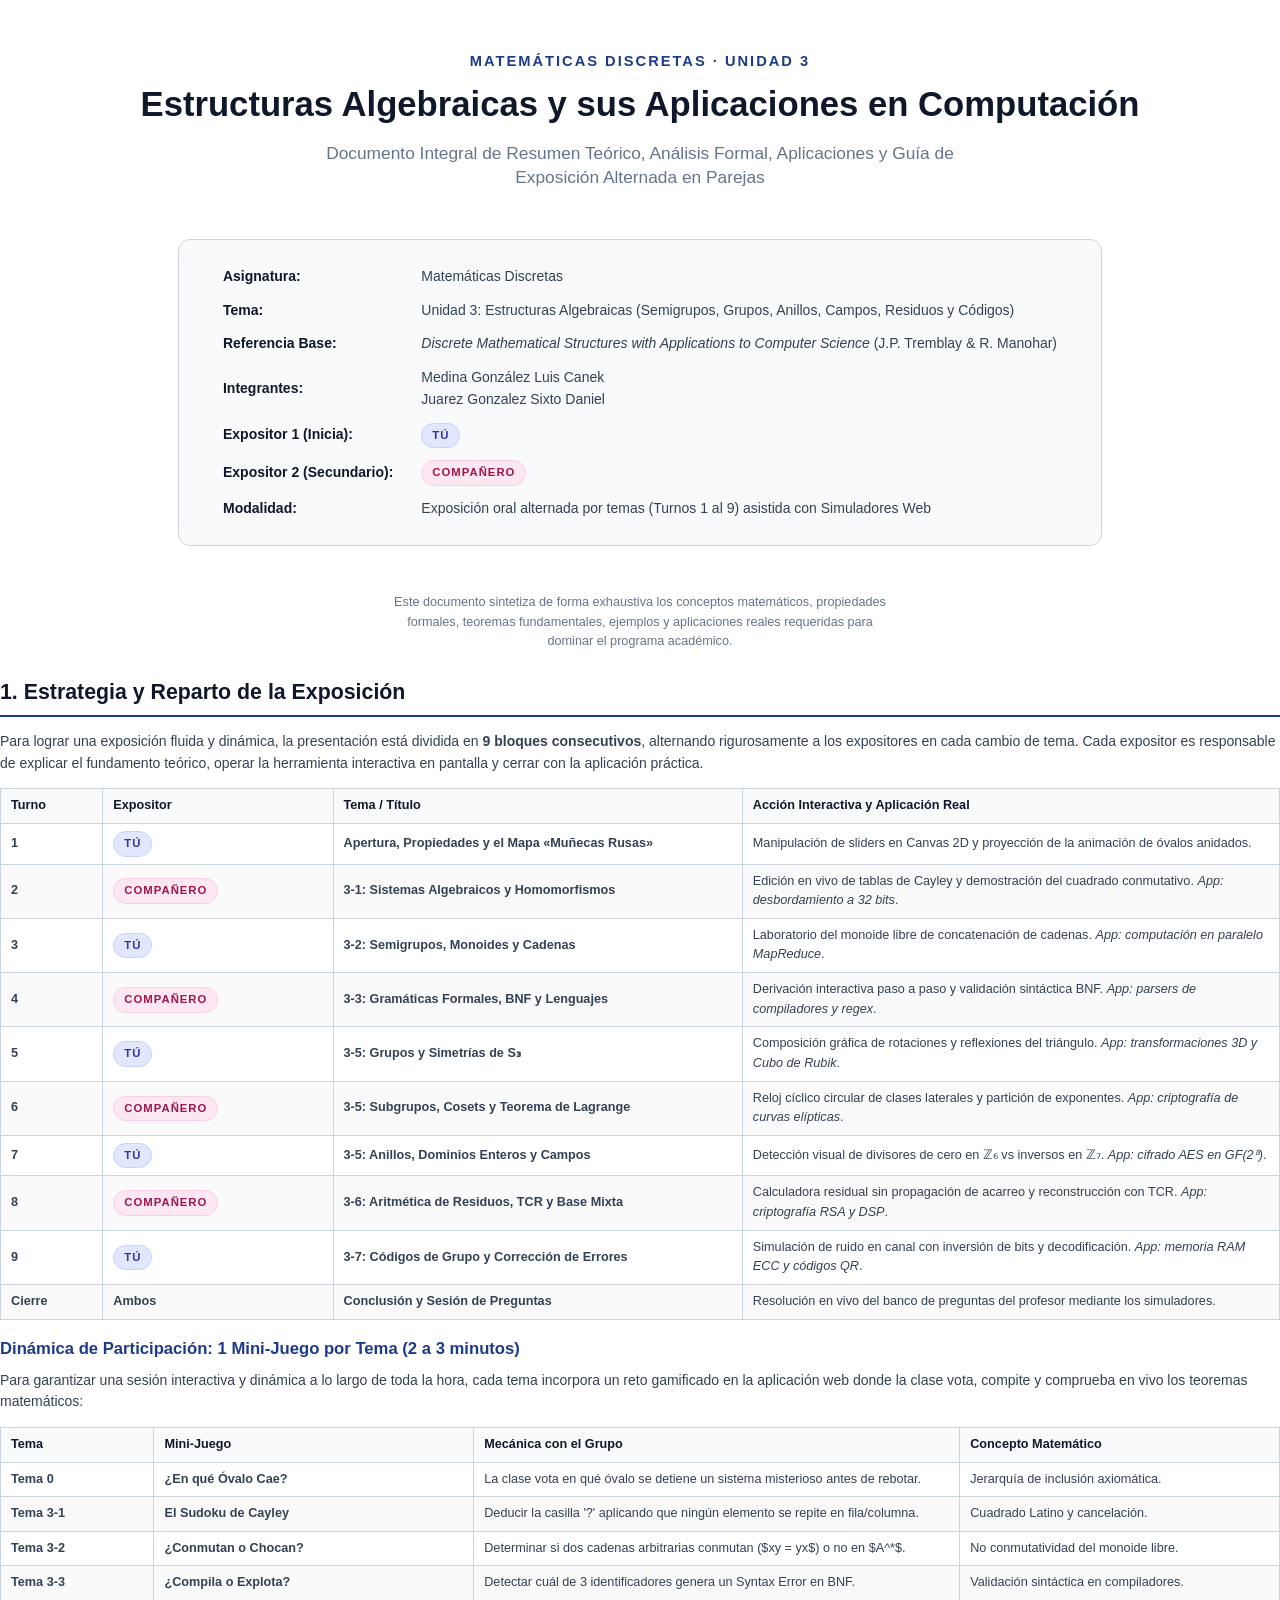
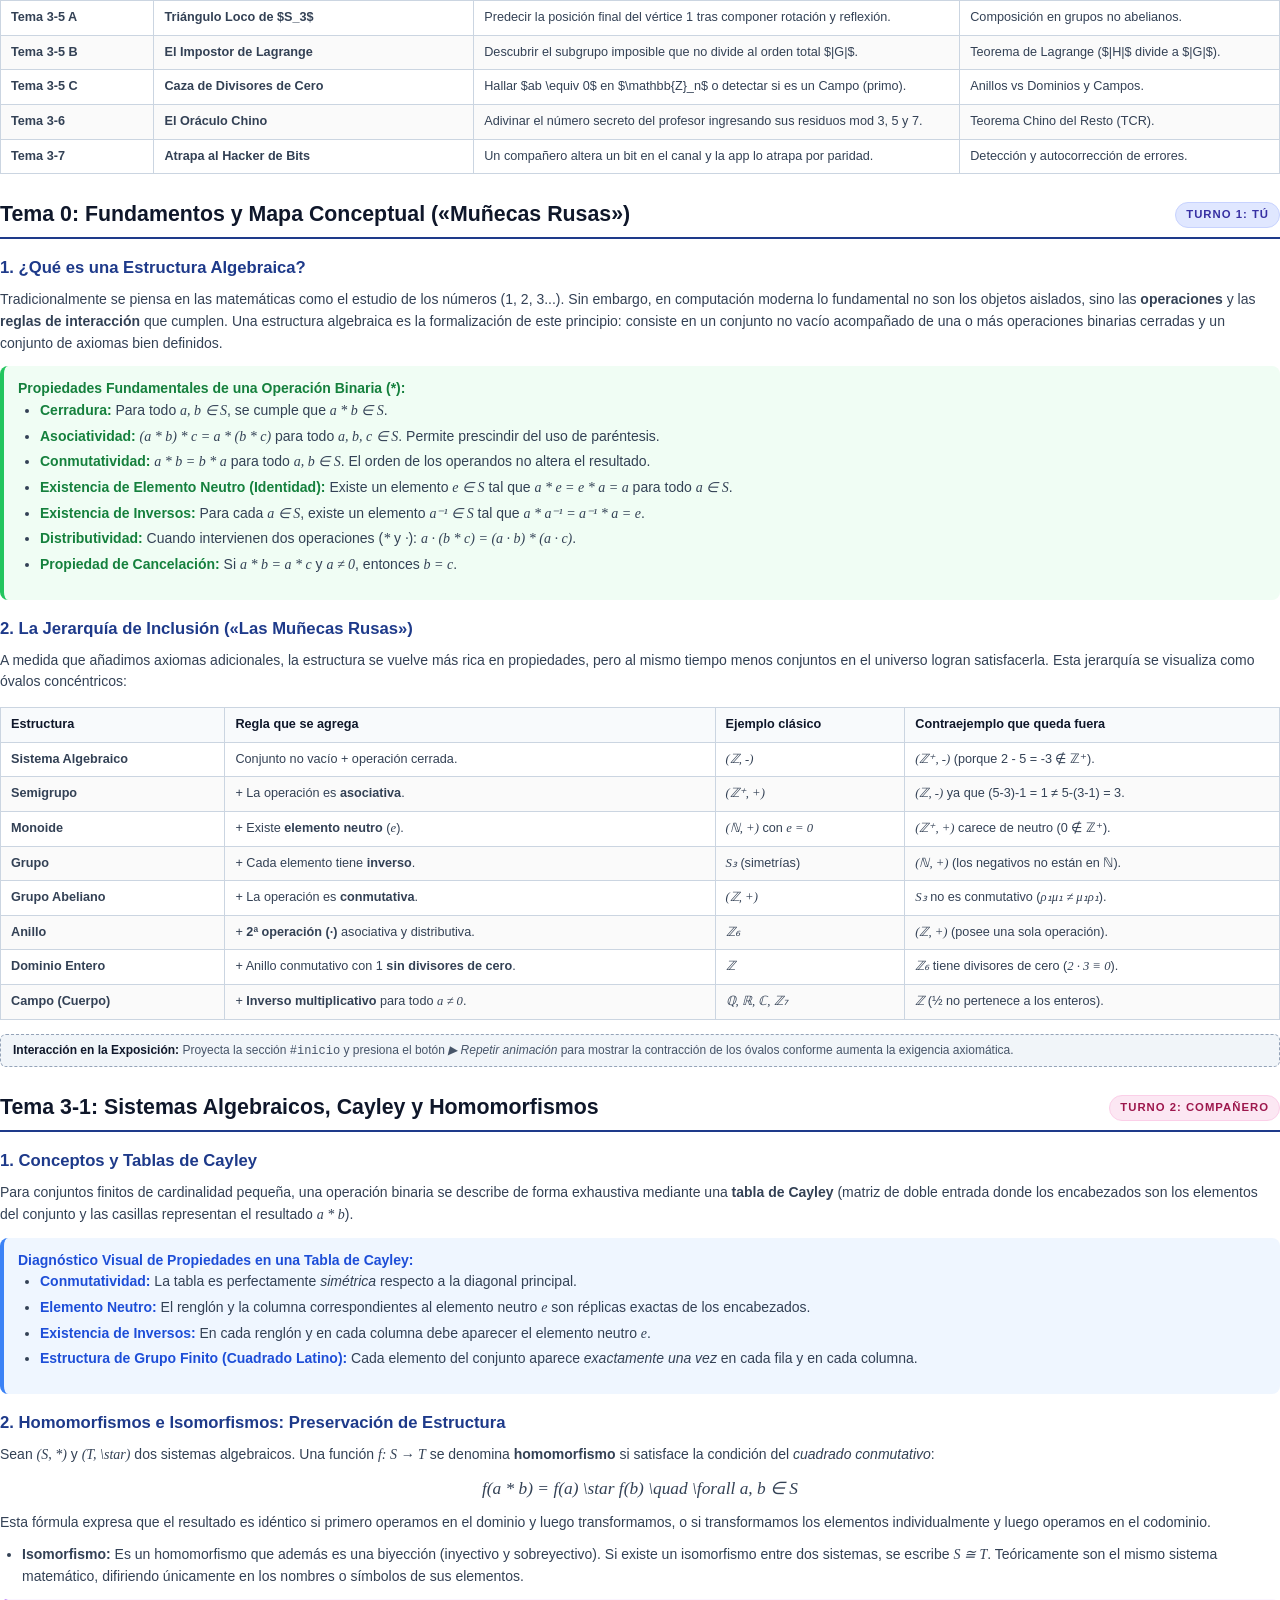
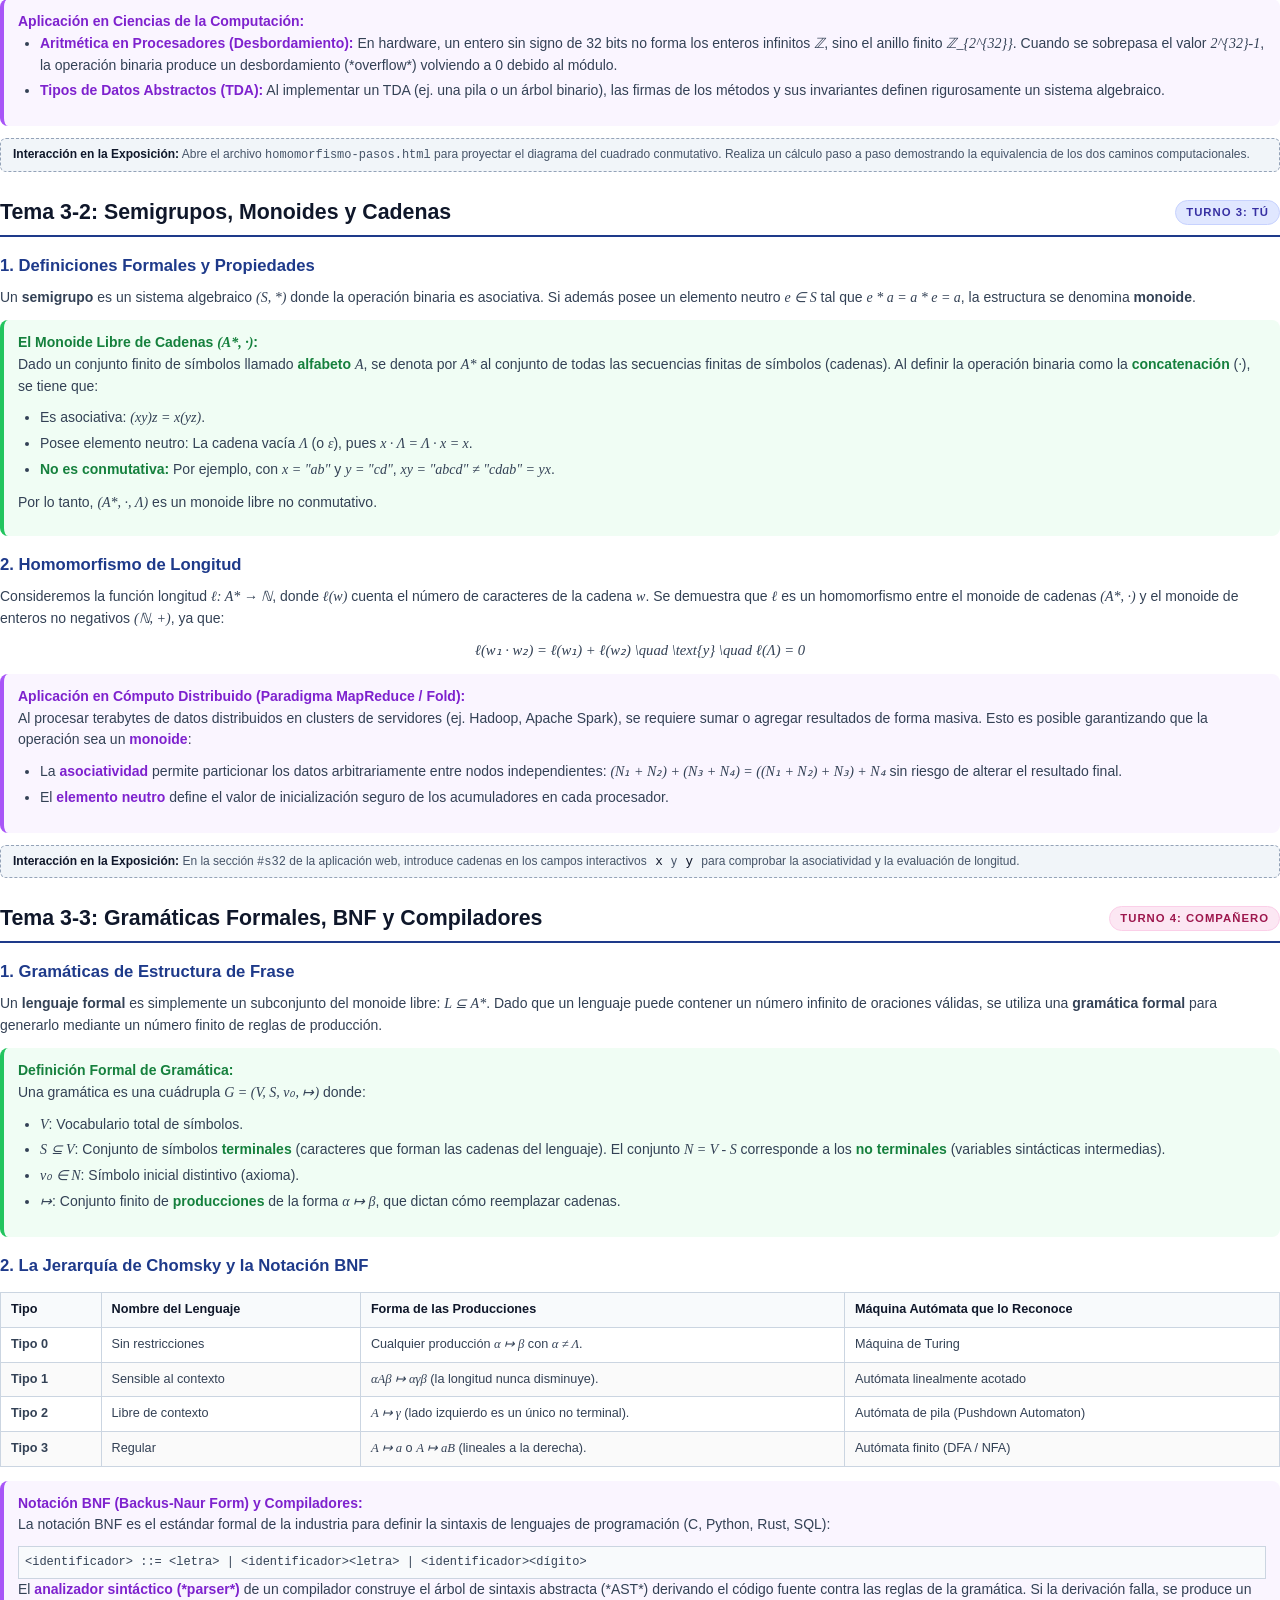
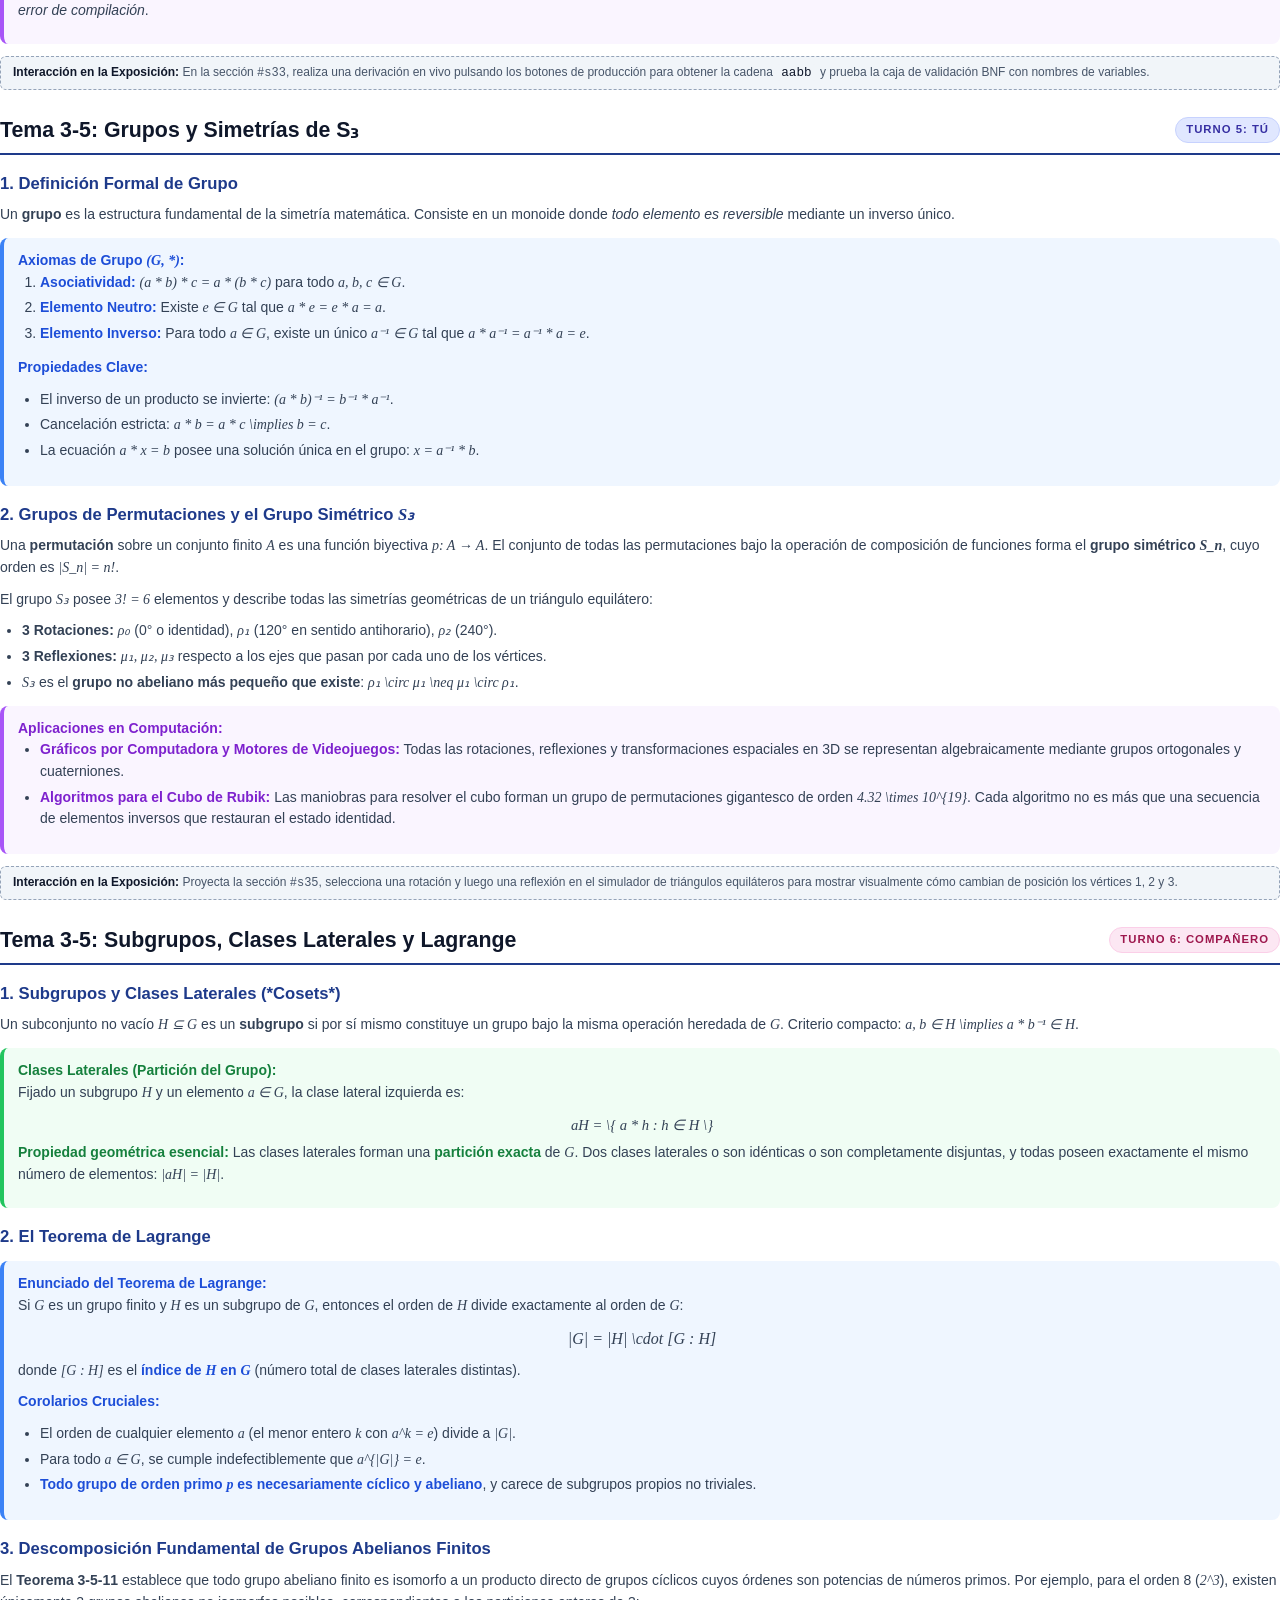
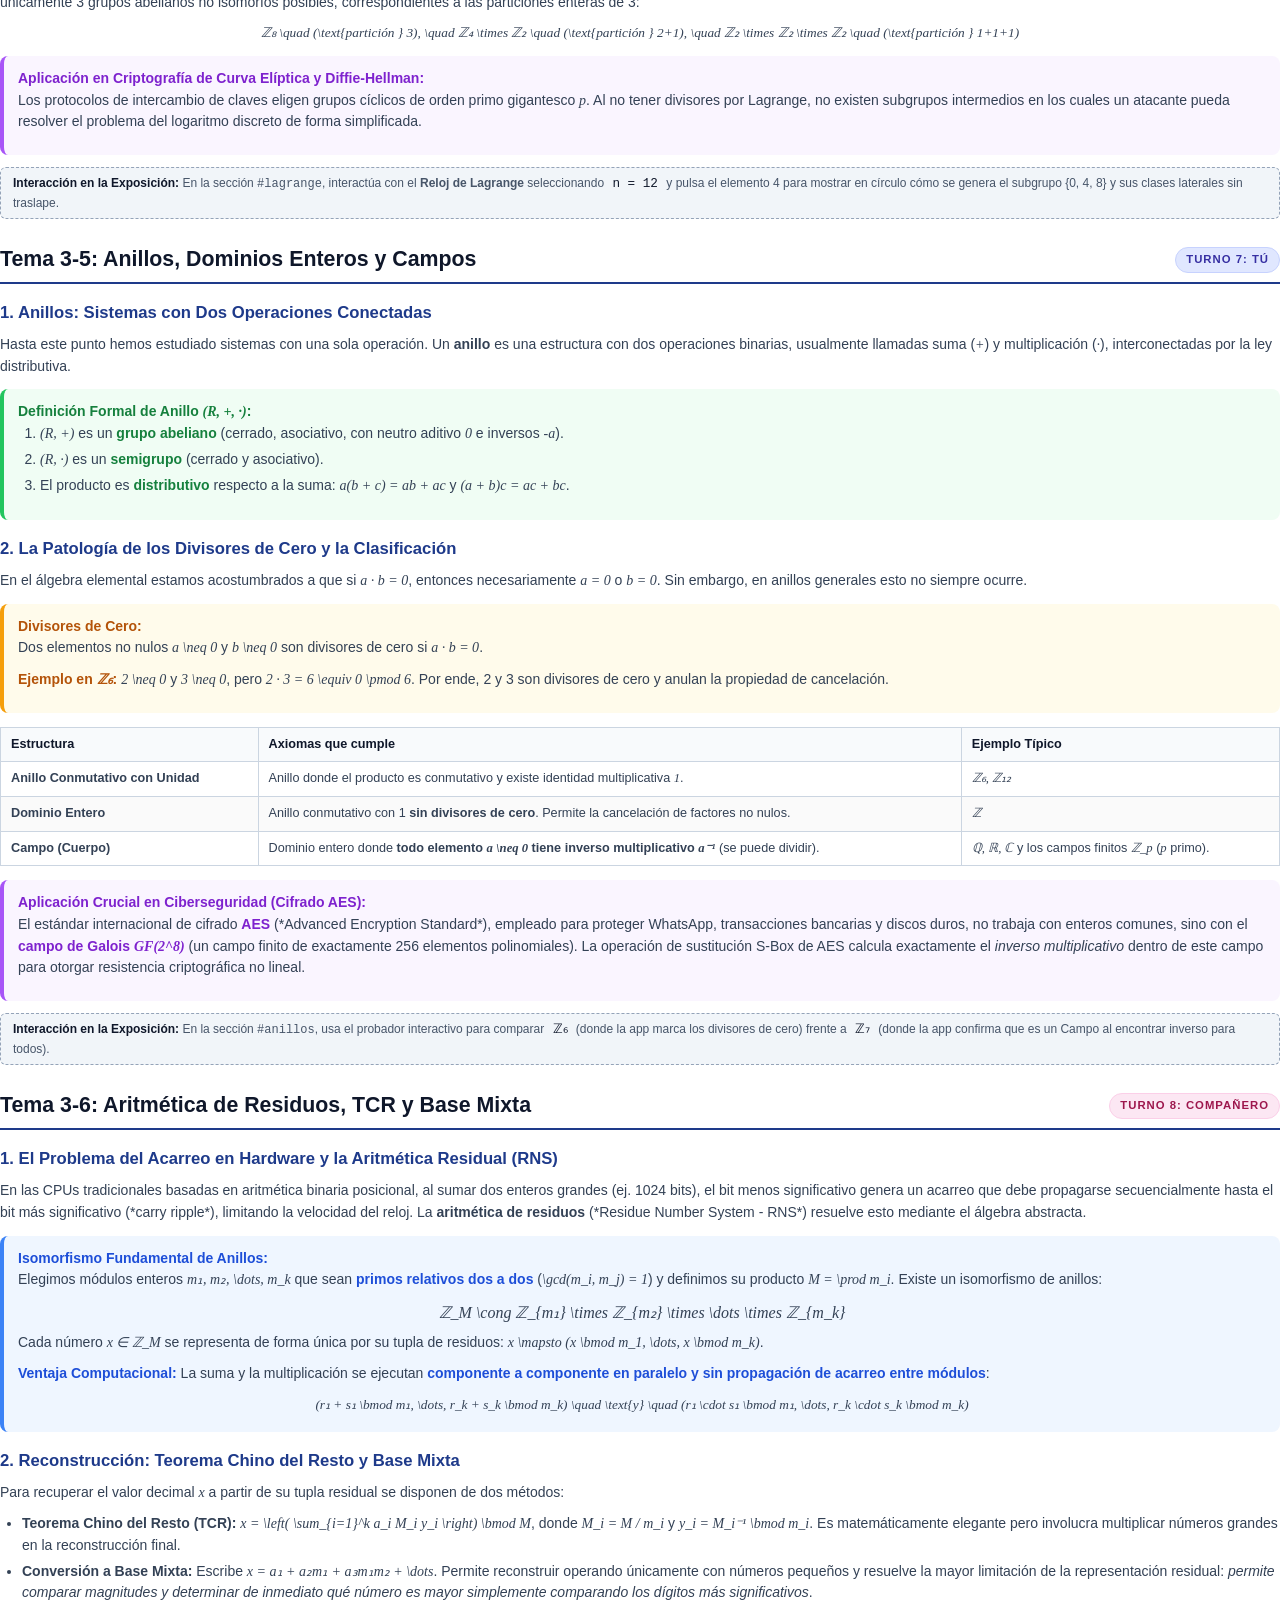
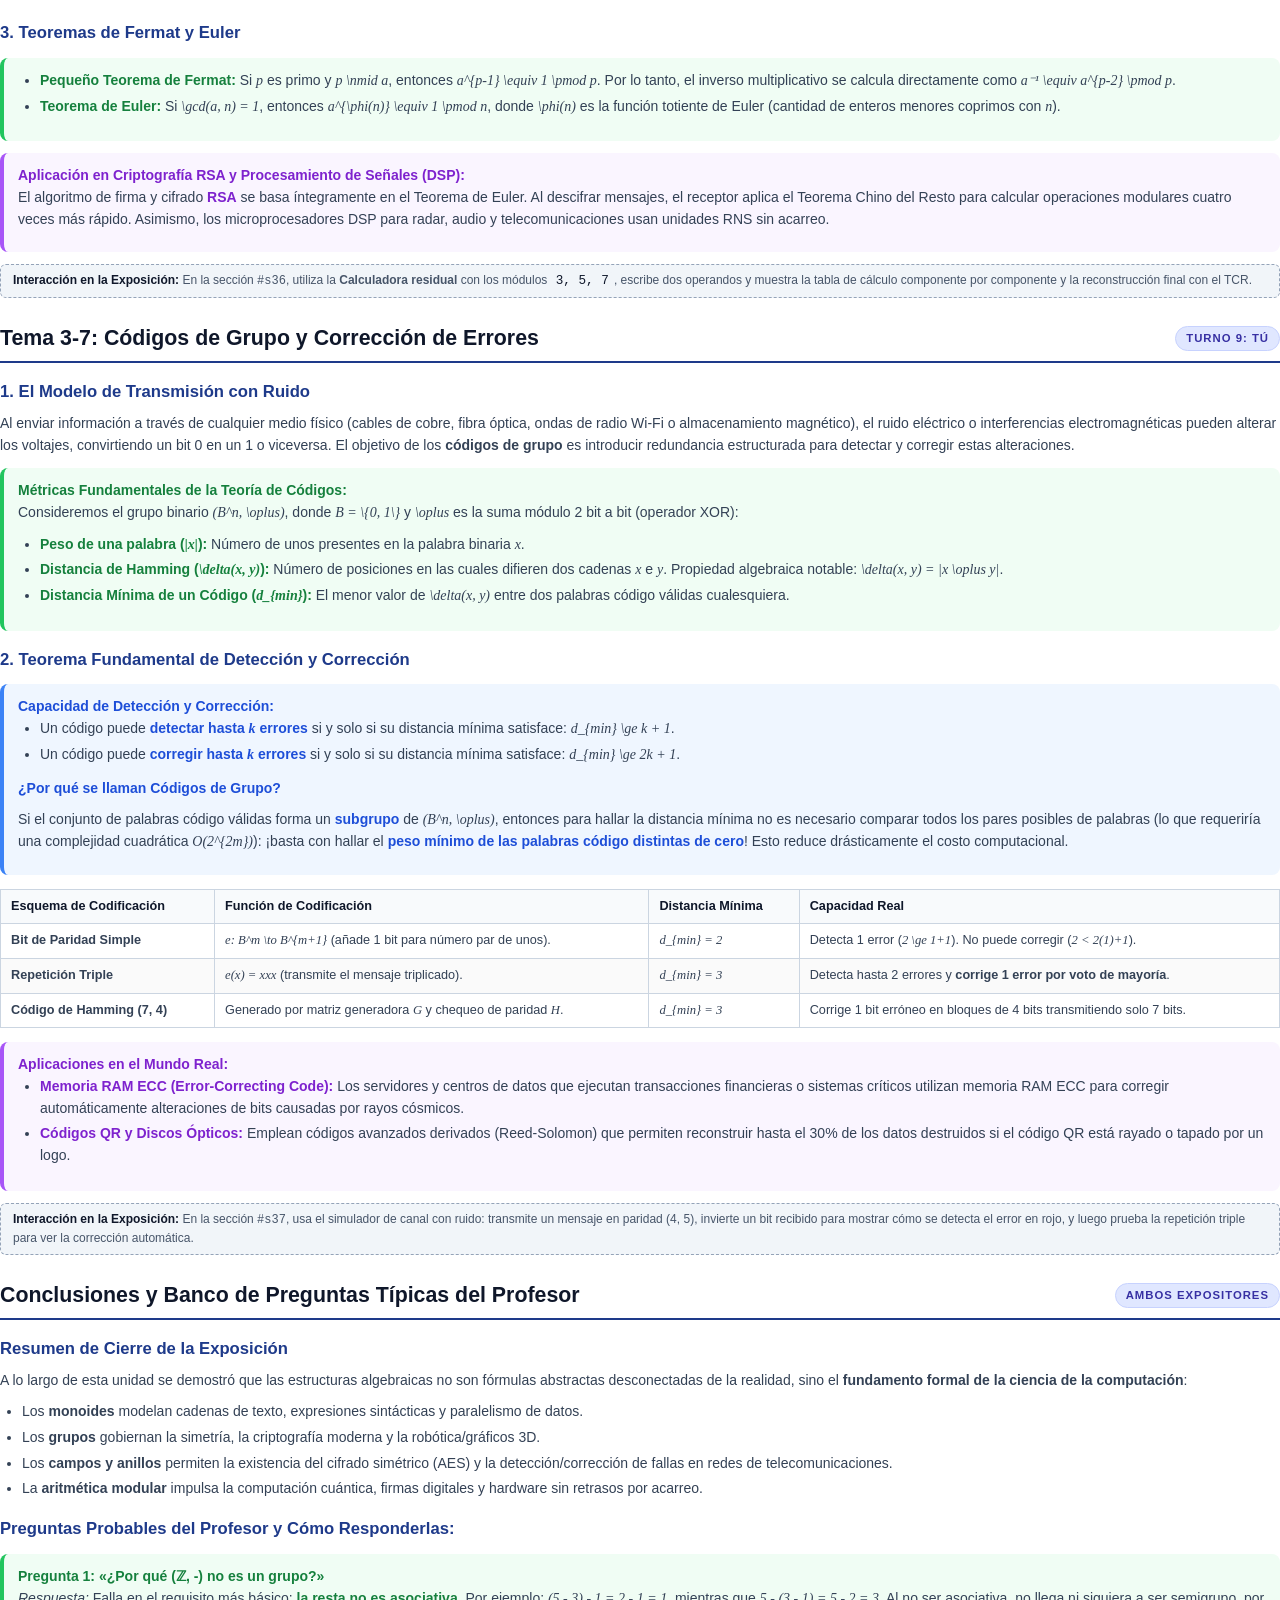
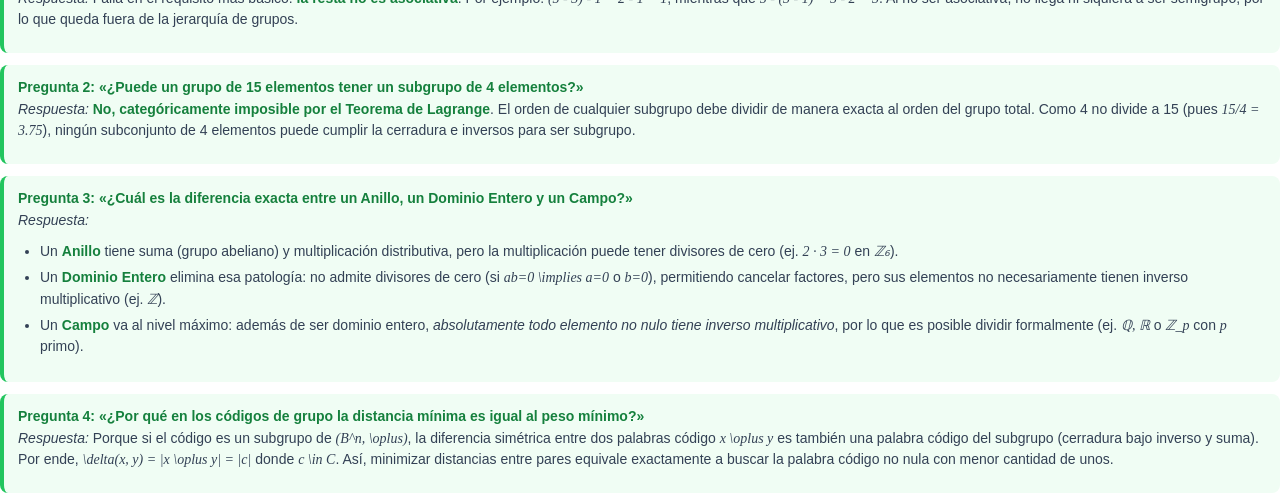
==== commit d75b5fad: "Agrega los nombres de los integrantes en todas las páginas Medina González Luis Canek y Juarez Gonza" ====
--- a/documento_exposicion.html
+++ b/documento_exposicion.html
@@ -251,6 +251,10 @@
           <td class="val"><em>Discrete Mathematical Structures with Applications to Computer Science</em> (J.P. Tremblay & R. Manohar)</td>
         </tr>
         <tr>
+          <td class="label">Integrantes:</td>
+          <td class="val">Medina González Luis Canek<br>Juarez Gonzalez Sixto Daniel</td>
+        </tr>
+        <tr>
           <td class="label">Expositor 1 (Inicia):</td>
           <td class="val"><span class="badge-exp badge-exp1">TÚ</span></td>
         </tr>
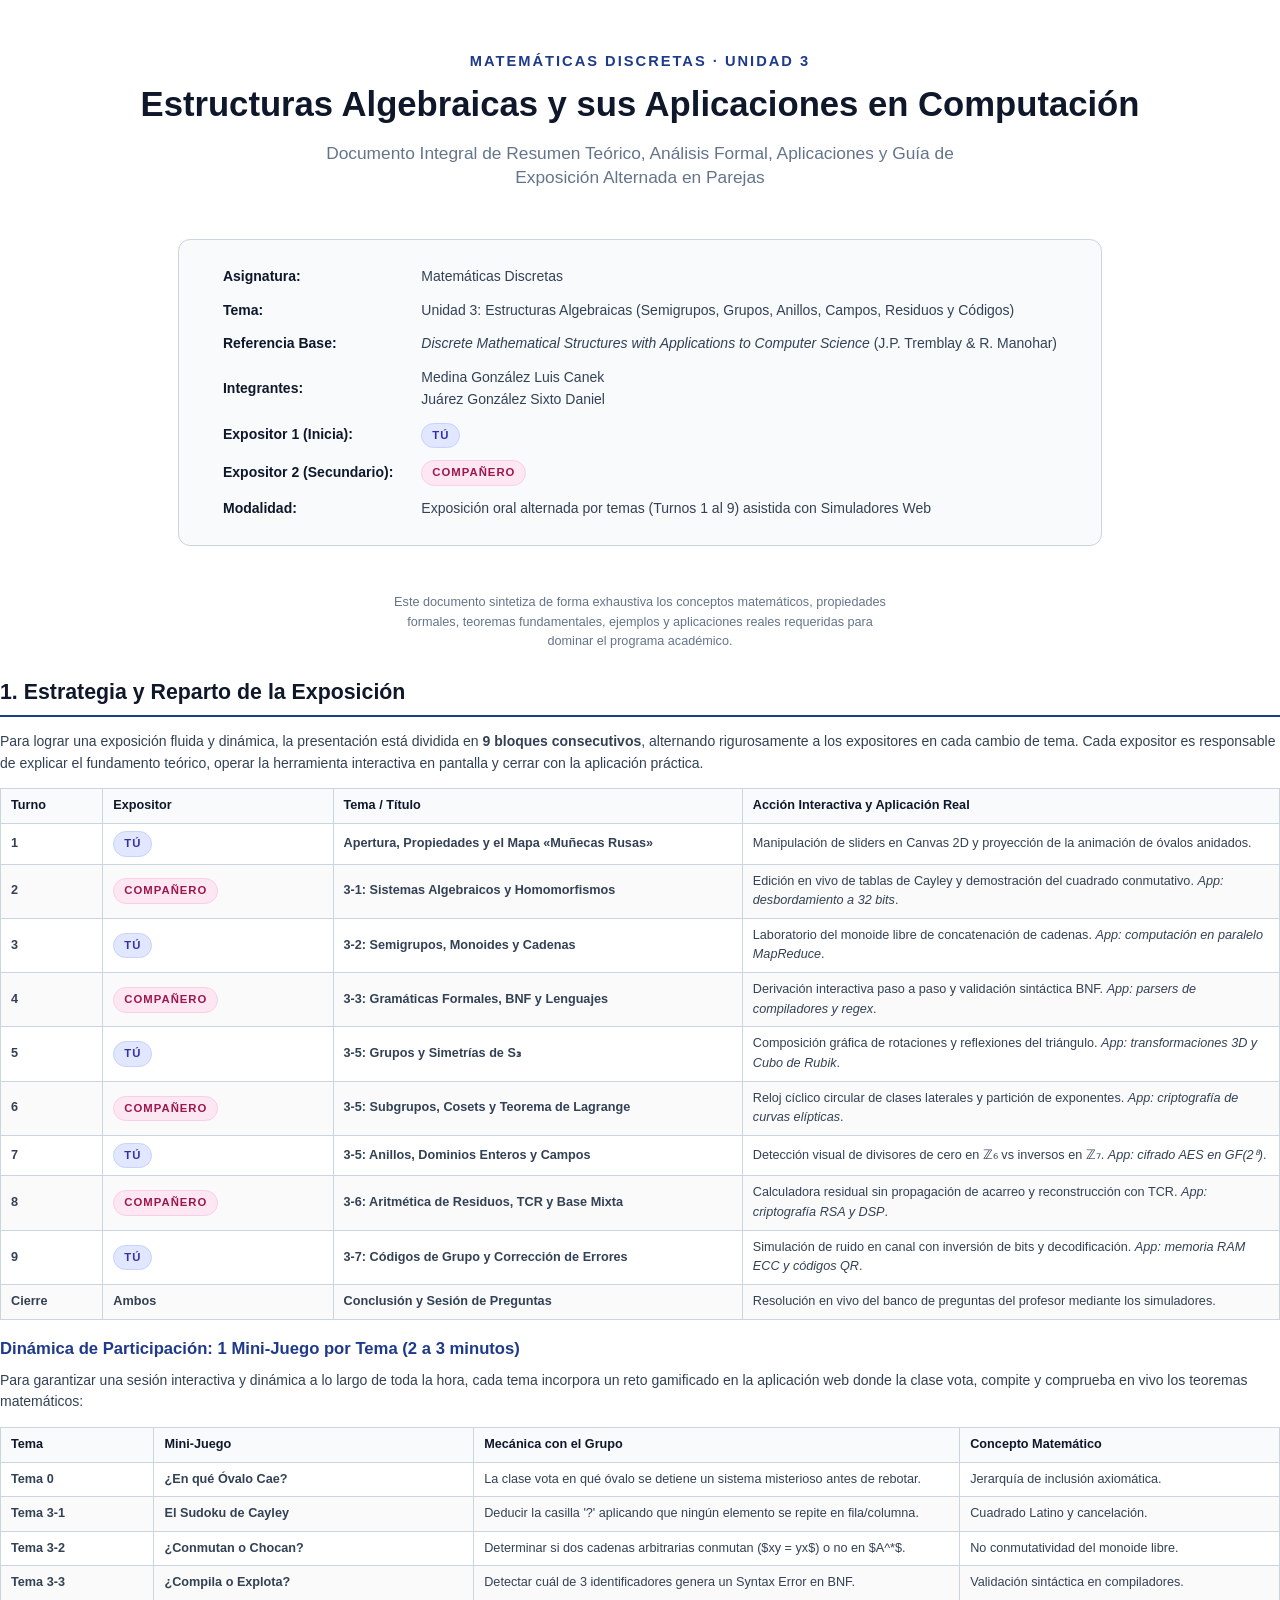
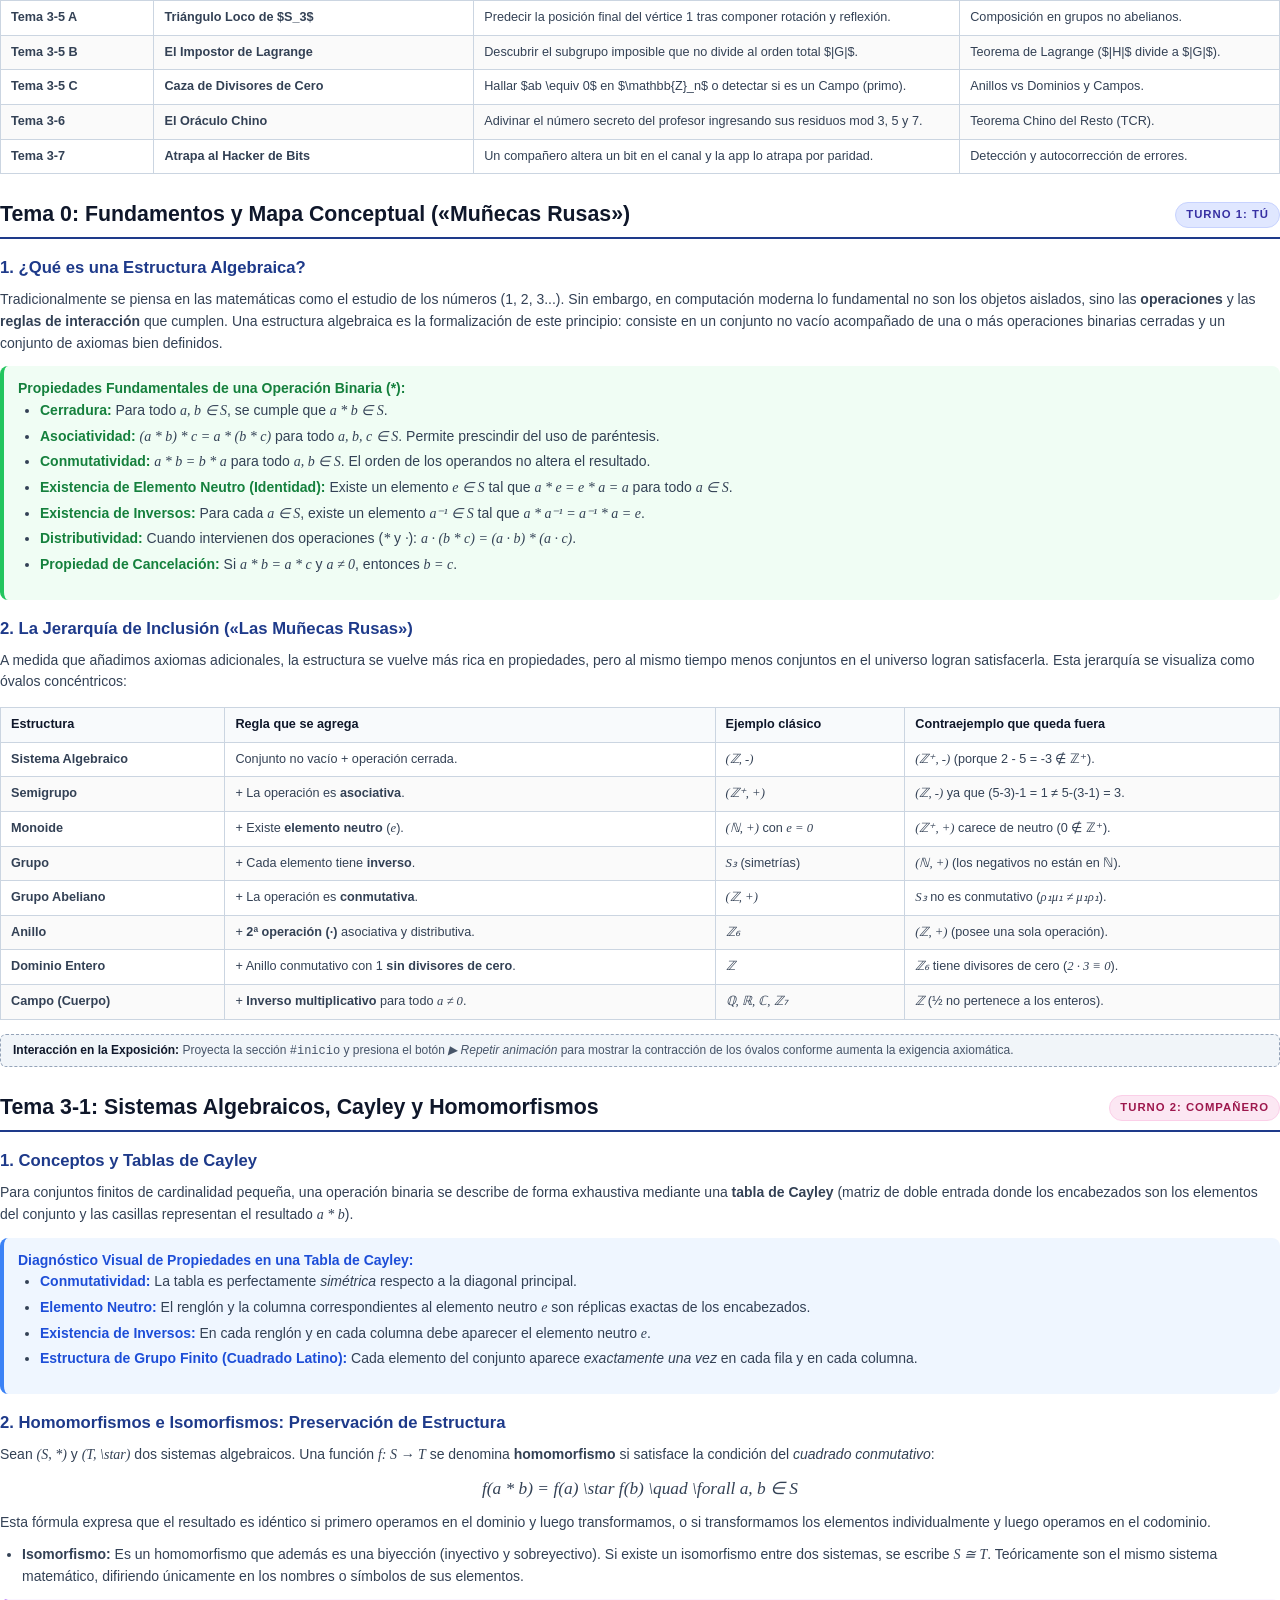
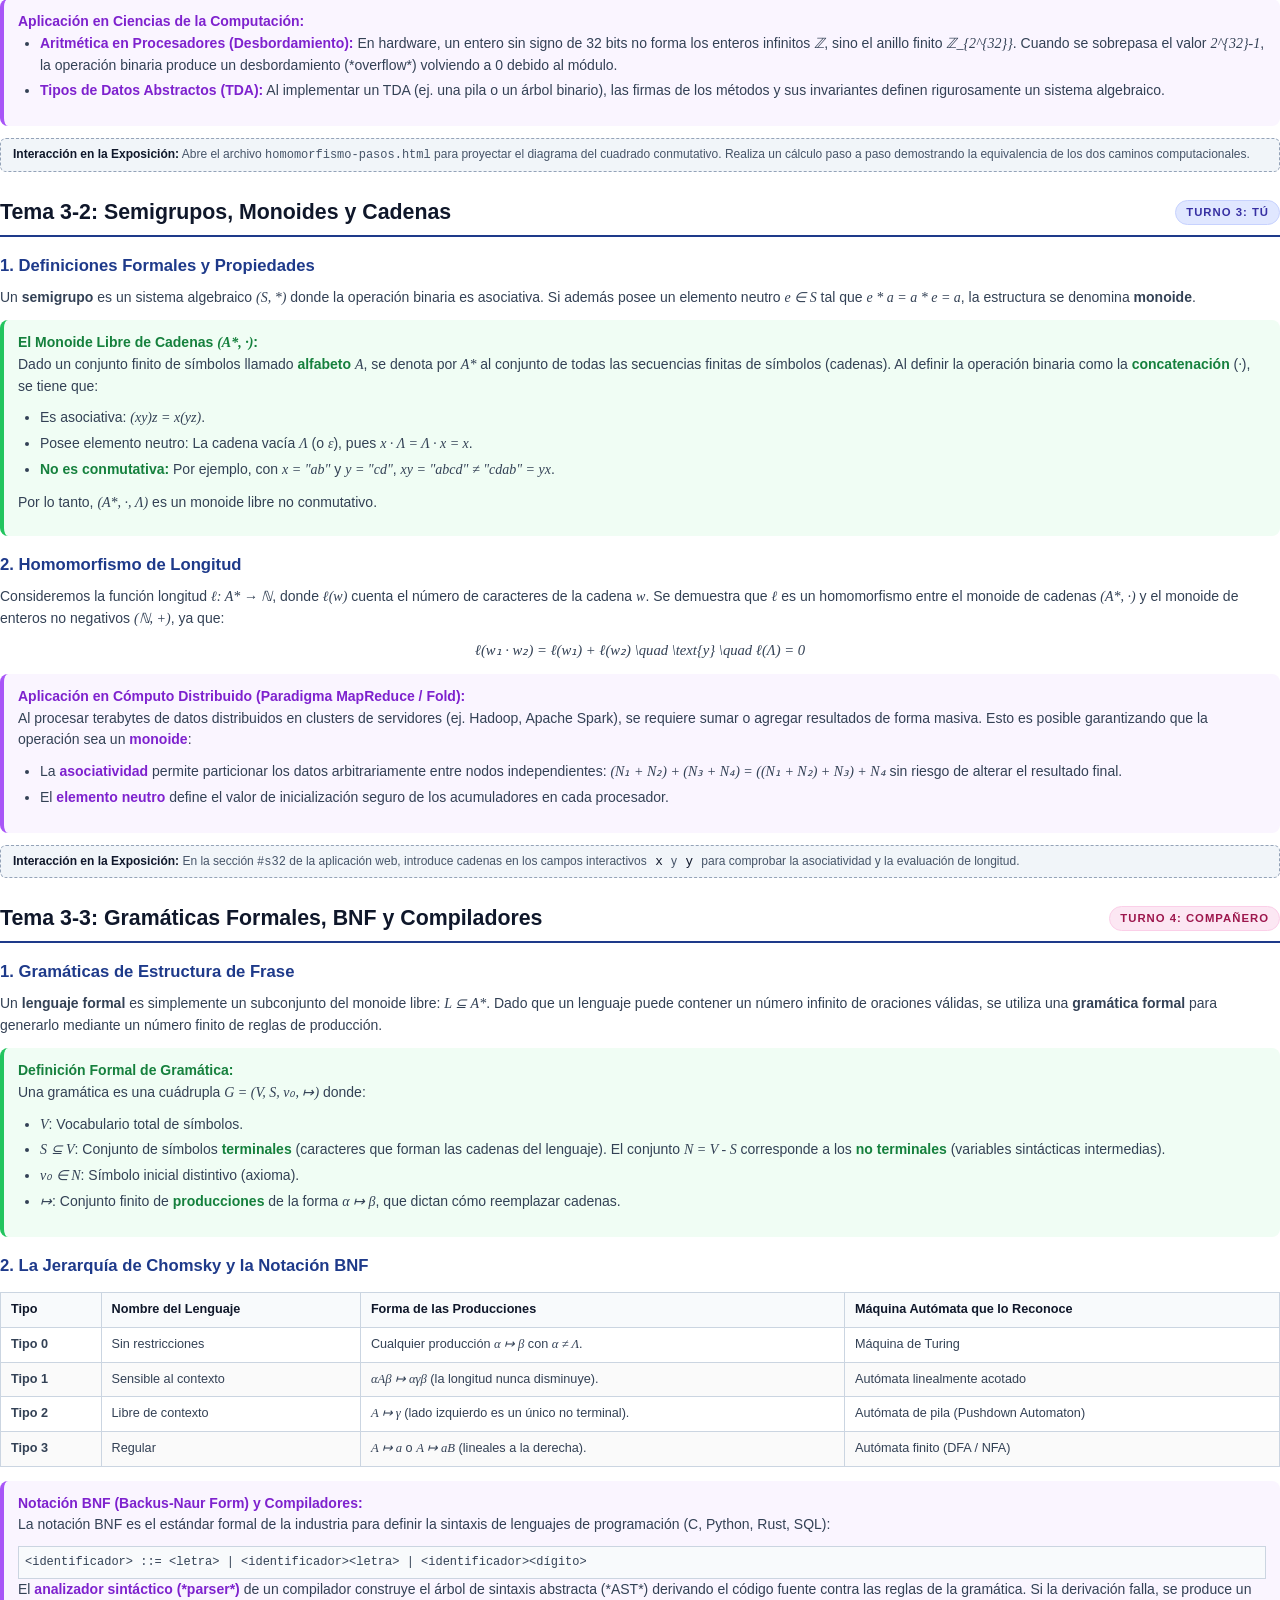
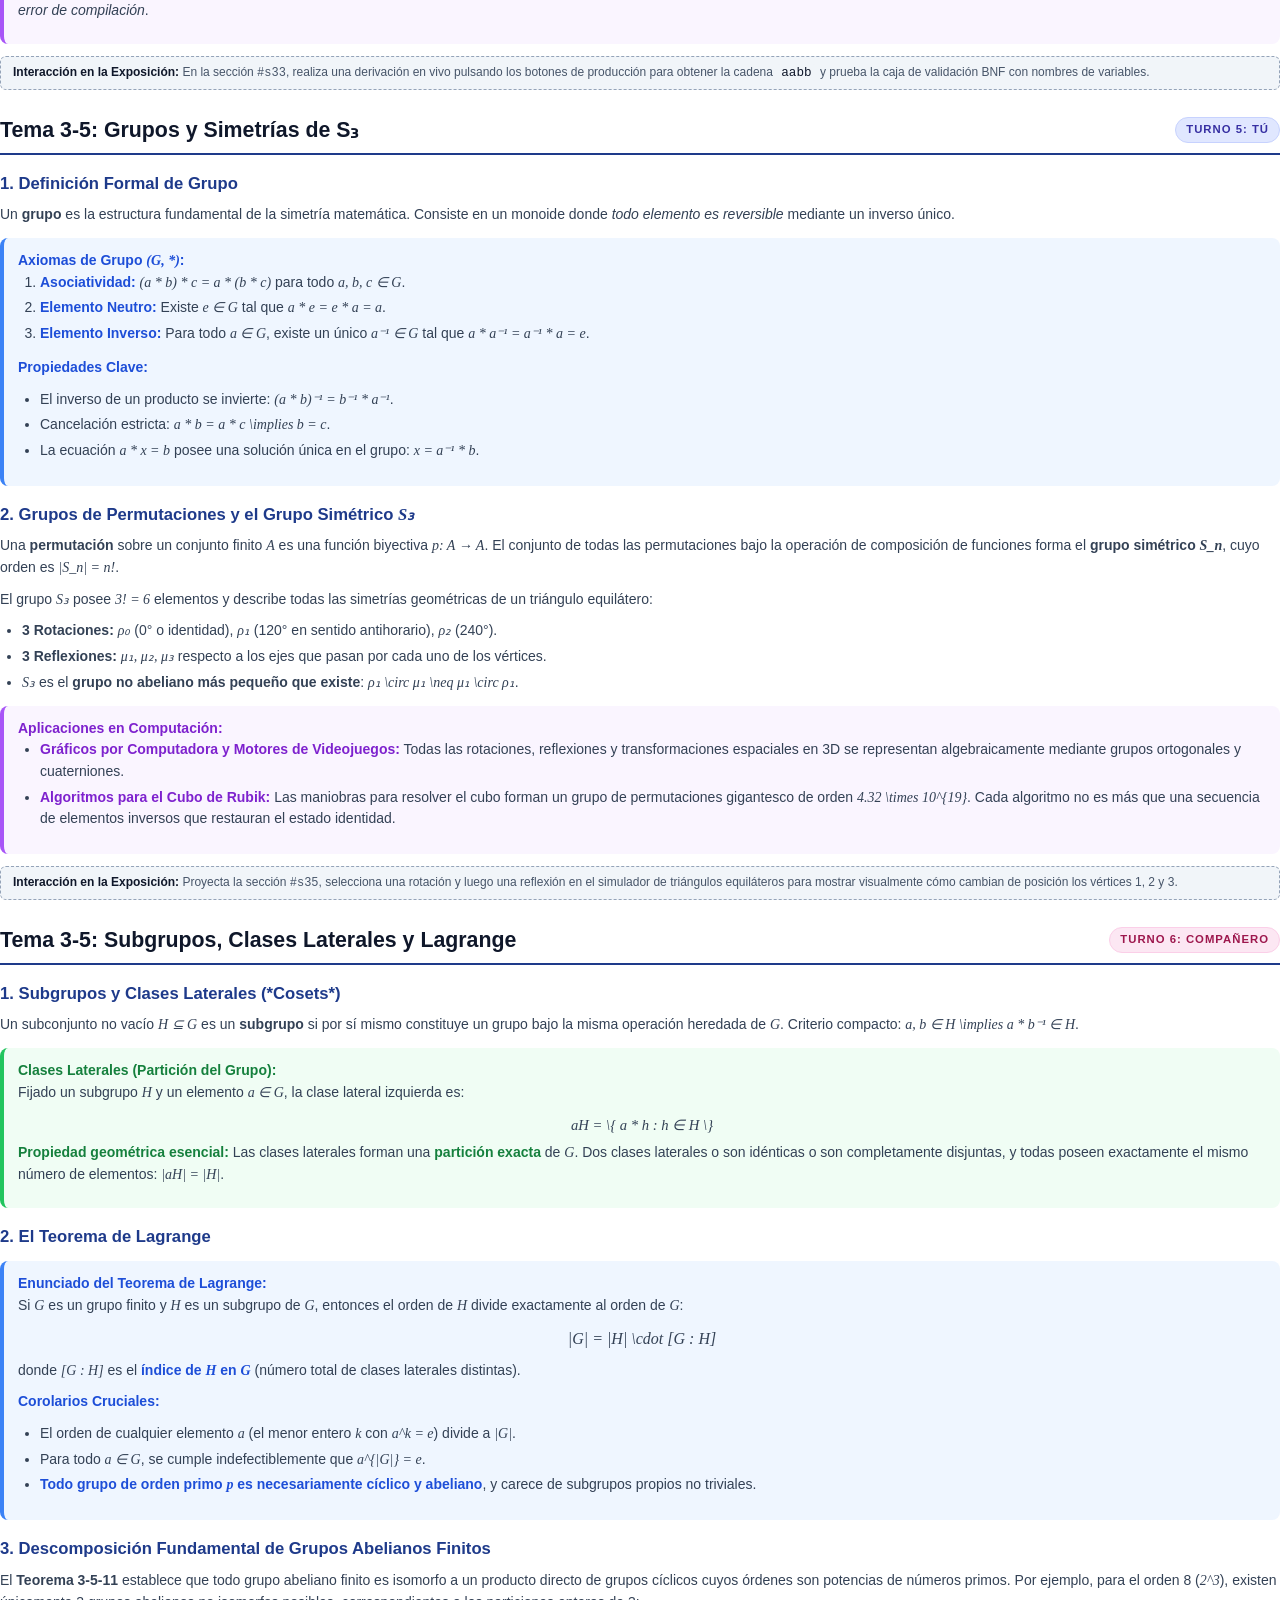
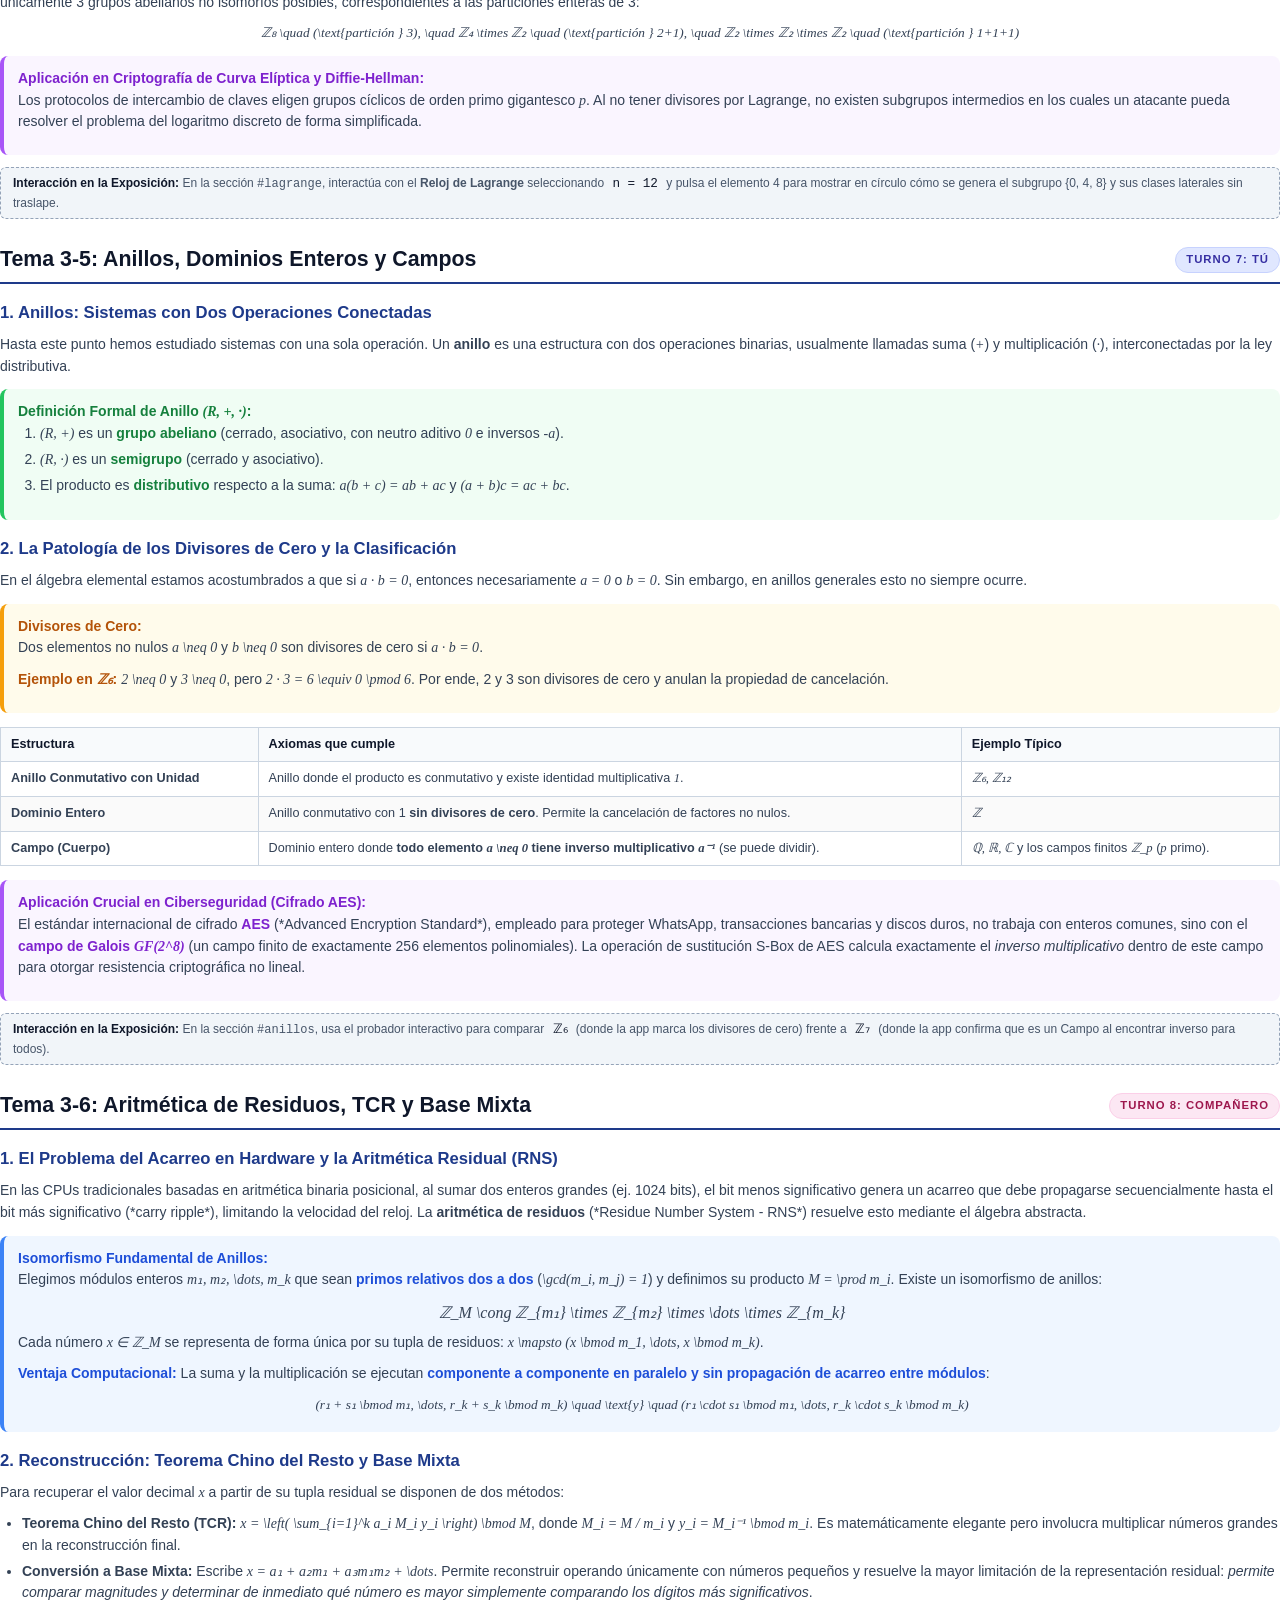
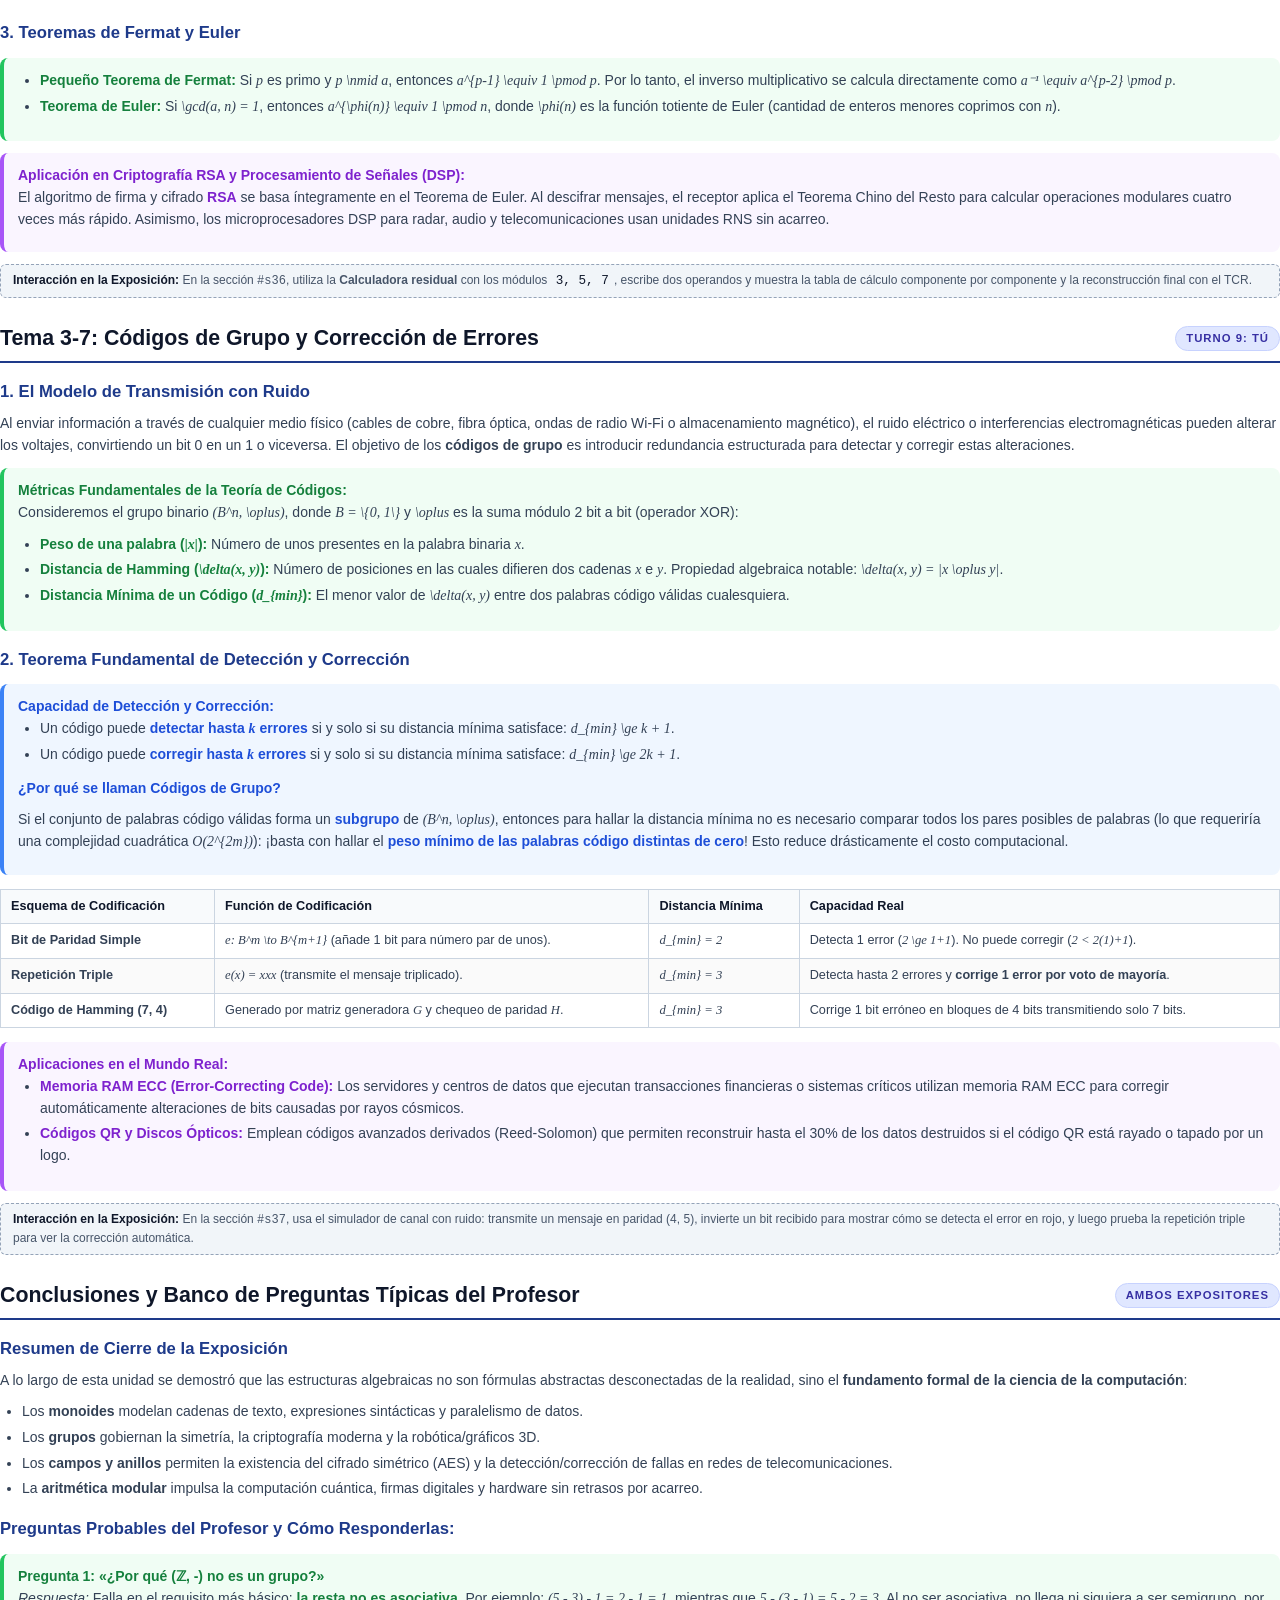
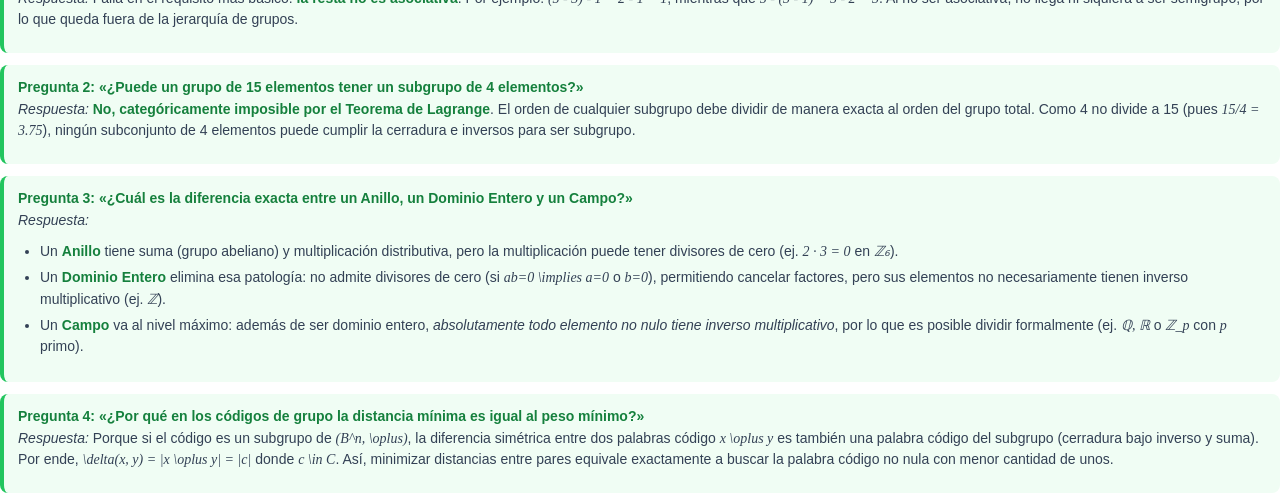
==== commit de3ff9dd: "Nombres con acento, más grandes y en una pantalla final de integrantes Juárez González Sixto Daniel " ====
--- a/documento_exposicion.html
+++ b/documento_exposicion.html
@@ -252,7 +252,7 @@
         </tr>
         <tr>
           <td class="label">Integrantes:</td>
-          <td class="val">Medina González Luis Canek<br>Juarez Gonzalez Sixto Daniel</td>
+          <td class="val">Medina González Luis Canek<br>Juárez González Sixto Daniel</td>
         </tr>
         <tr>
           <td class="label">Expositor 1 (Inicia):</td>
